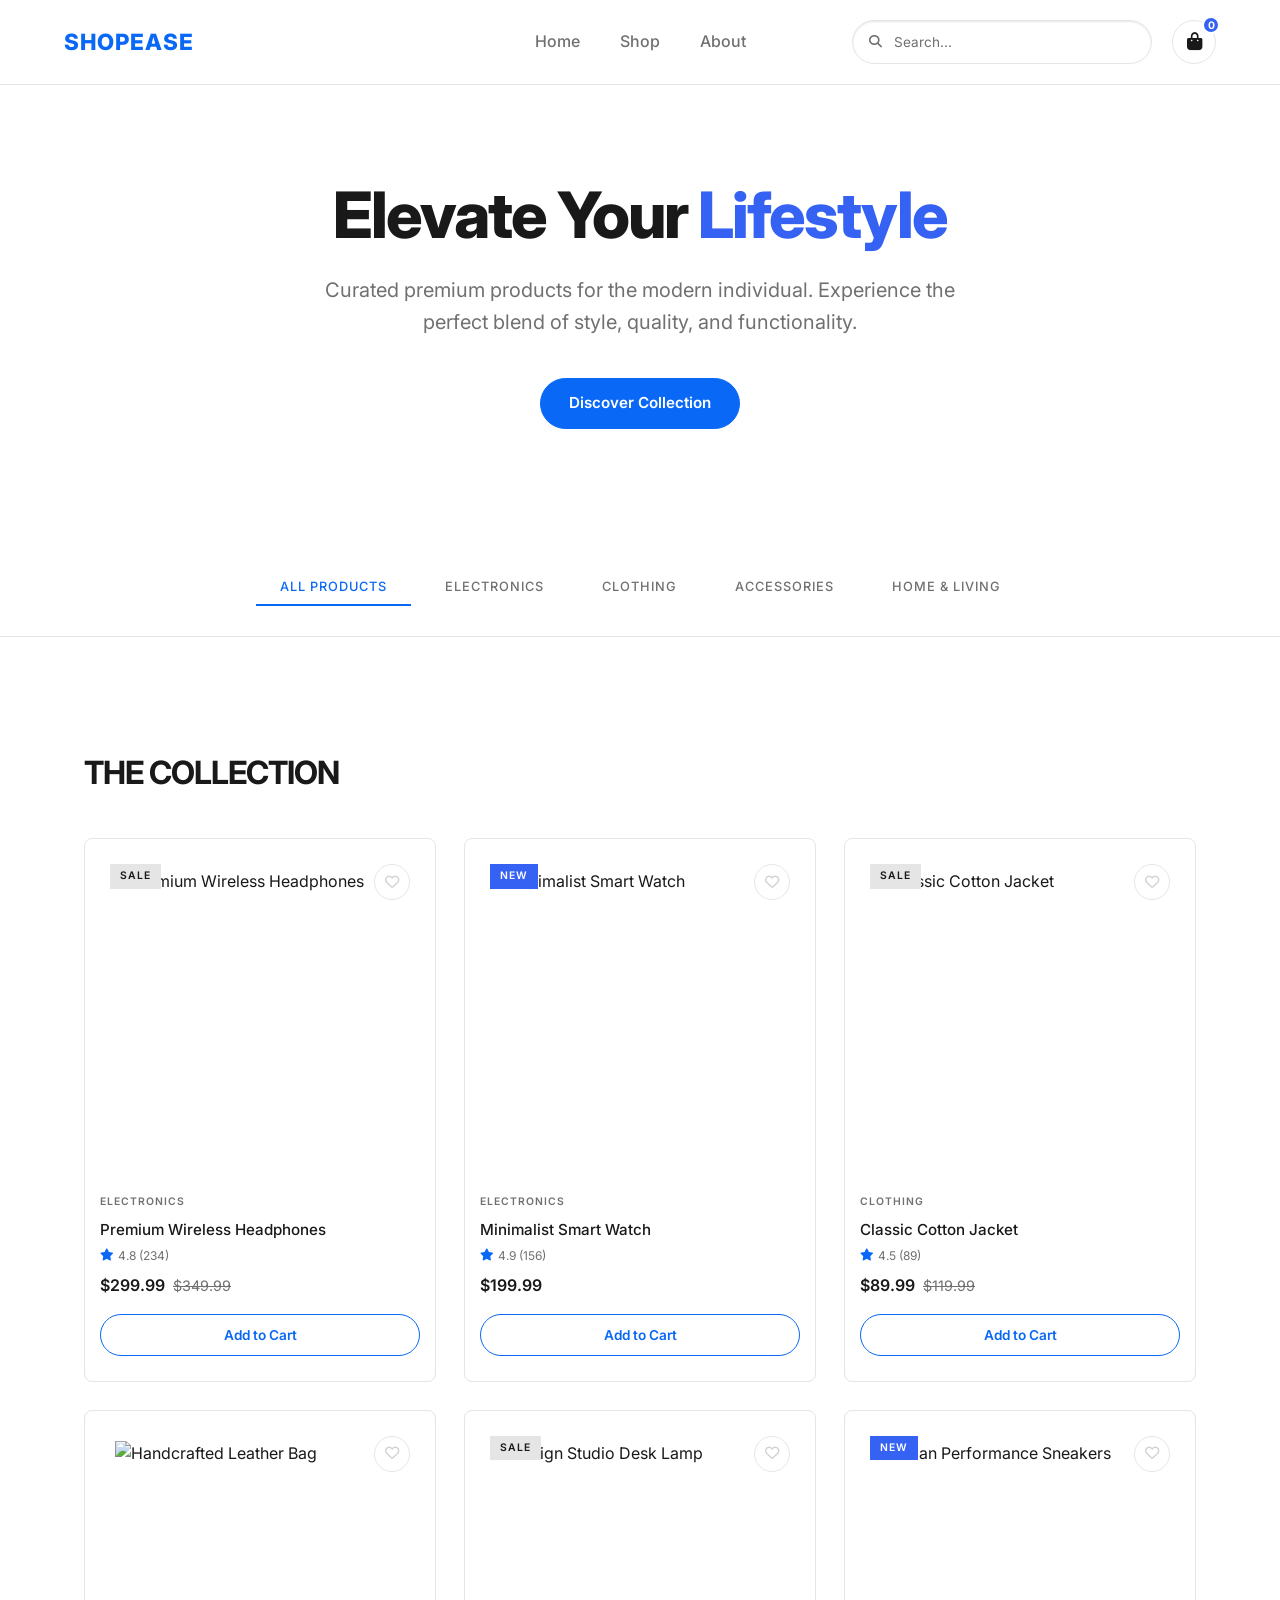
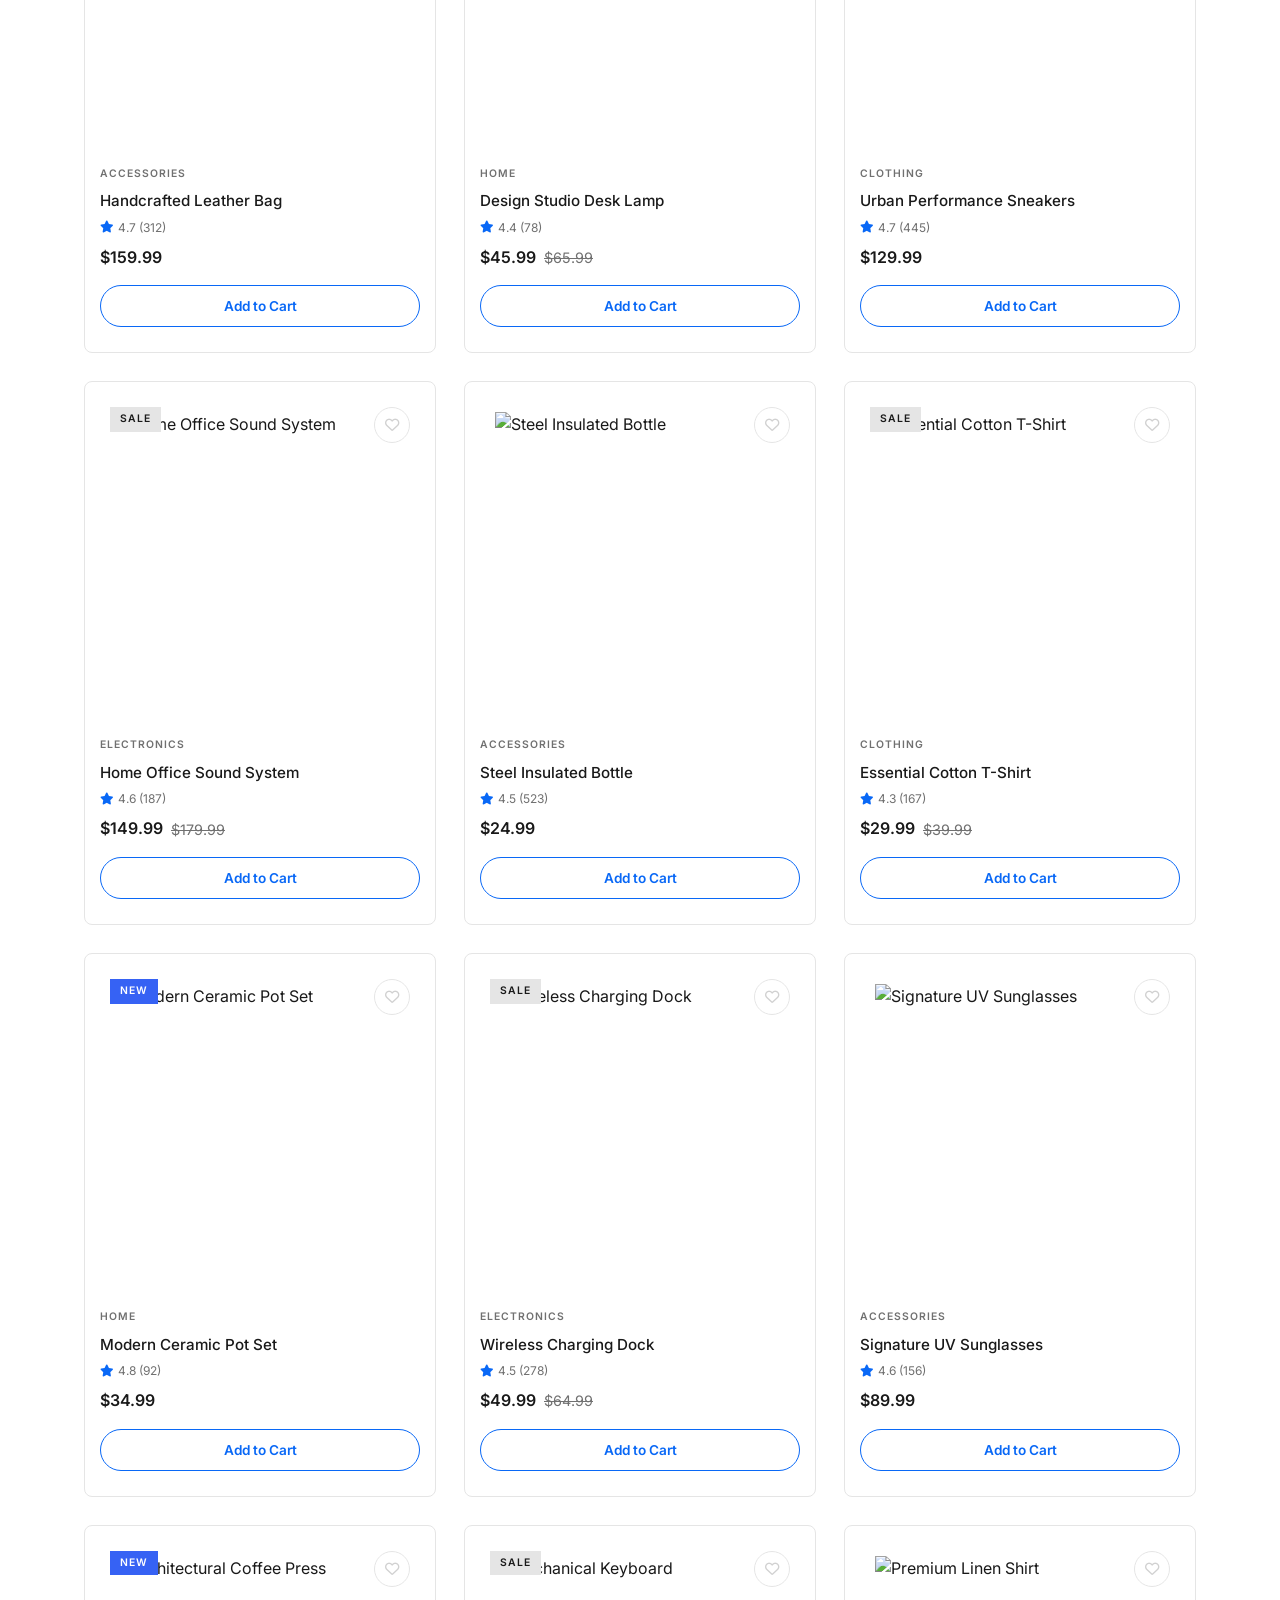
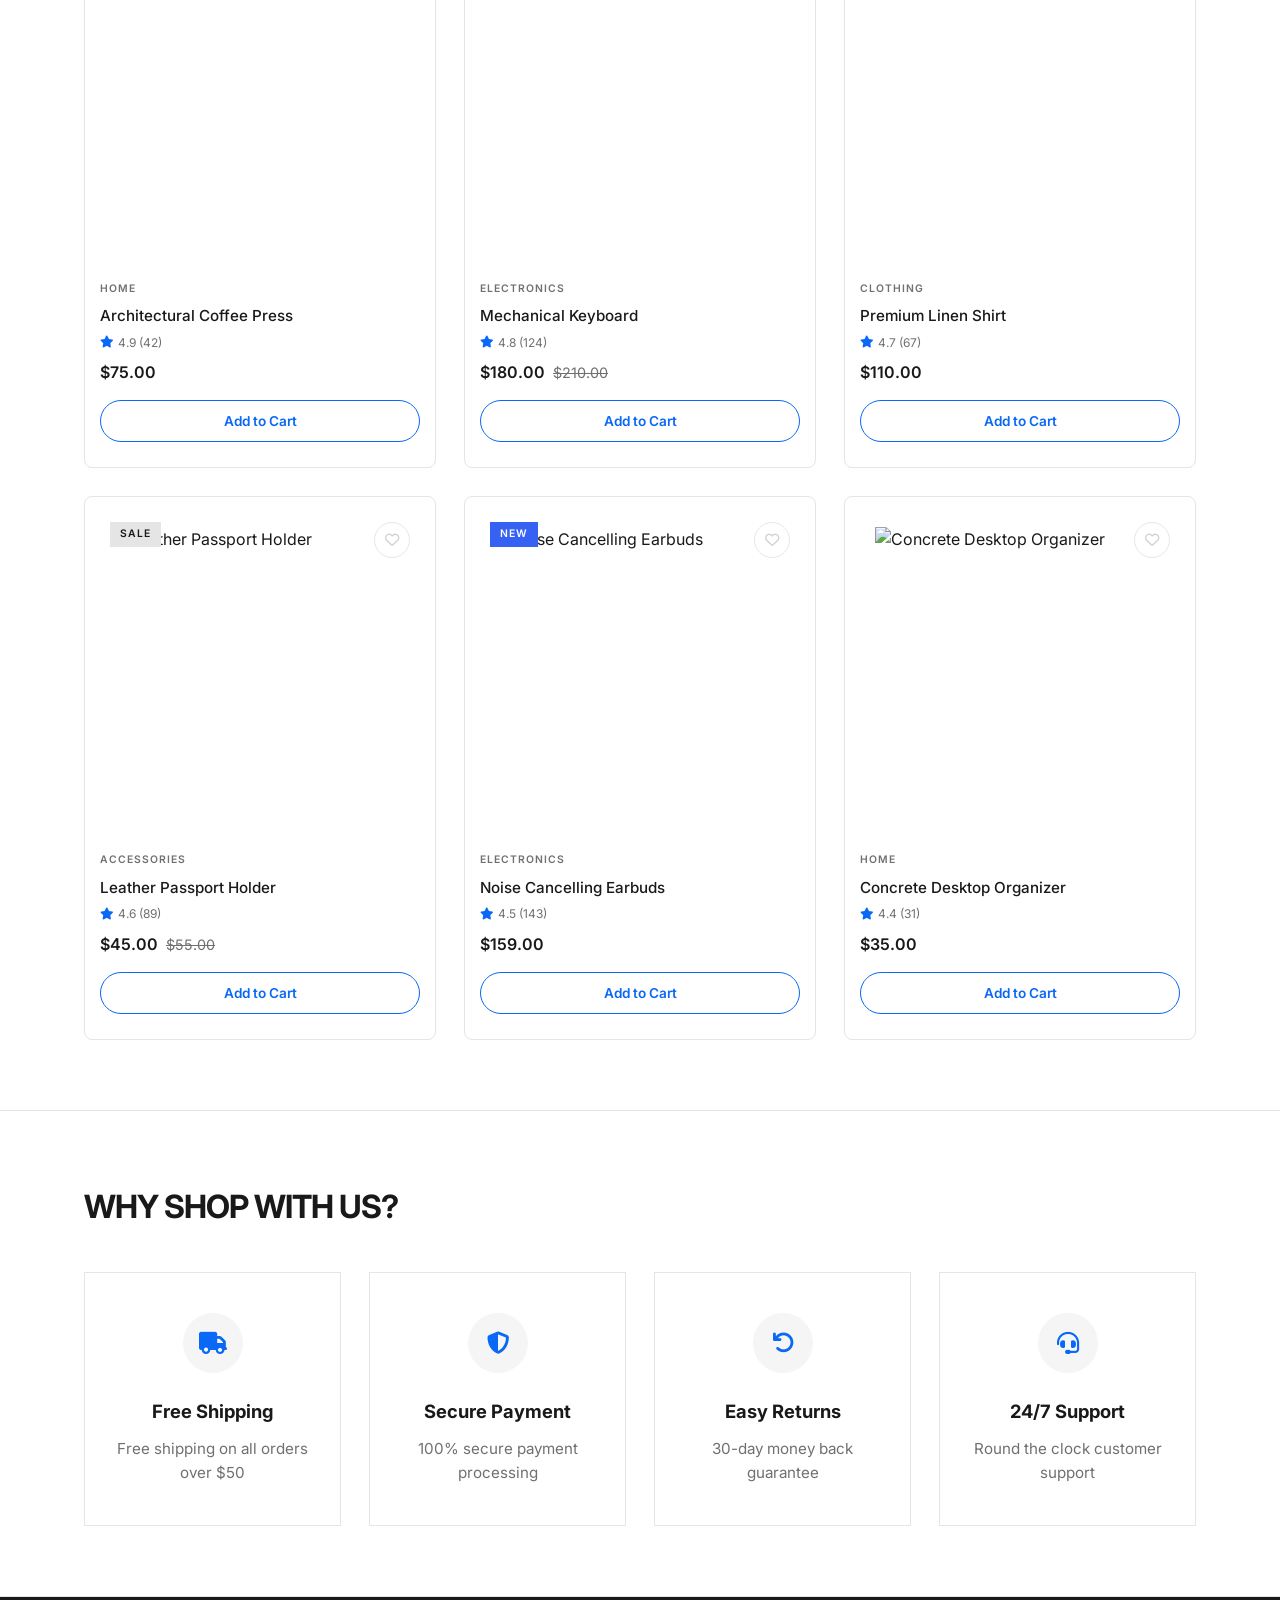
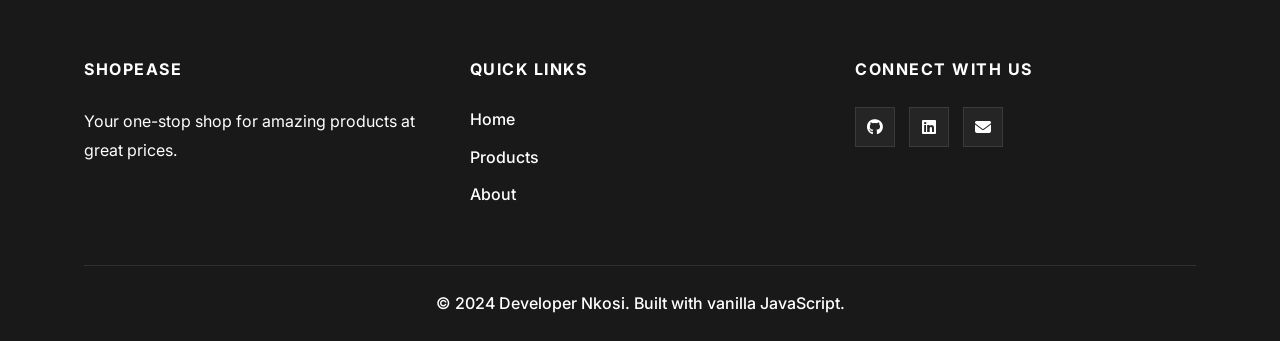
==== index.html @ 7d1e3da3 "feat: add mobile navigation, product data, and cart functionality with UI styles" ====
<!DOCTYPE html>
<html lang="en">
<head>
    <meta charset="UTF-8">
    <meta name="viewport" content="width=device-width, initial-scale=1.0">
    <title>ShopEase | Mini E-Commerce</title>
    <link rel="stylesheet" href="https://cdnjs.cloudflare.com/ajax/libs/font-awesome/6.4.0/css/all.min.css">
    <link rel="preconnect" href="https://fonts.googleapis.com">
    <link rel="preconnect" href="https://fonts.gstatic.com" crossorigin>
    <link rel="stylesheet" href="style.css">
</head>
<body>
    <!-- Navigation -->
    <nav>
        <div class="container nav-container">
            <a href="#" class="logo">ShopEase</a>
            <ul class="nav-links">
                <li><a href="#home">Home</a></li>
                <li><a href="#products">Shop</a></li>
                <li><a href="#about">About</a></li>
            </ul>
            <div class="nav-actions">
                <div class="search-box">
                    <i class="fas fa-search"></i>
                    <input type="text" id="searchInput" placeholder="Search...">
                </div>
                <button class="cart-btn" id="cartBtn">
                    <i class="fas fa-shopping-bag"></i>
                    <span class="cart-count" id="cartCount">0</span>
                </button>
            </div>
            <div class="hamburger">
                <span class="bar"></span>
                <span class="bar"></span>
                <span class="bar"></span>
            </div>
        </div>
        <div class="nav-overlay"></div>
    </nav>

    <!-- Hero Section -->
    <section class="hero" id="home">
        <div class="container">
            <div class="hero-content">
                <h1>Elevate Your <span class="highlight">Lifestyle</span></h1>
                <p>Curated premium products for the modern individual. Experience the perfect blend of style, quality, and functionality.</p>
                <a href="#products" class="btn">Discover Collection</a>
            </div>
        </div>
    </section>

    <!-- Categories -->
    <section class="categories">
        <div class="container">
            <div class="category-tabs">
                <button class="category-tab active" data-category="all">All Products</button>
                <button class="category-tab" data-category="electronics">Electronics</button>
                <button class="category-tab" data-category="clothing">Clothing</button>
                <button class="category-tab" data-category="accessories">Accessories</button>
                <button class="category-tab" data-category="home">Home & Living</button>
            </div>
        </div>
    </section>

    <!-- Products Section -->
    <section class="section" id="products">
        <div class="container">
            <h2 class="section-title">The Collection</h2>
            <div class="products-grid" id="productsGrid">
                <!-- Products will be loaded dynamically -->
            </div>
        </div>
    </section>

    <!-- About Section -->
    <section class="section about-section" id="about">
        <div class="container">
            <h2 class="section-title">Why Shop With Us?</h2>
            <div class="features-grid">
                <div class="feature-card">
                    <div class="feature-icon">
                        <i class="fas fa-truck"></i>
                    </div>
                    <h3>Free Shipping</h3>
                    <p>Free shipping on all orders over $50</p>
                </div>
                <div class="feature-card">
                    <div class="feature-icon">
                        <i class="fas fa-shield-alt"></i>
                    </div>
                    <h3>Secure Payment</h3>
                    <p>100% secure payment processing</p>
                </div>
                <div class="feature-card">
                    <div class="feature-icon">
                        <i class="fas fa-undo"></i>
                    </div>
                    <h3>Easy Returns</h3>
                    <p>30-day money back guarantee</p>
                </div>
                <div class="feature-card">
                    <div class="feature-icon">
                        <i class="fas fa-headset"></i>
                    </div>
                    <h3>24/7 Support</h3>
                    <p>Round the clock customer support</p>
                </div>
            </div>
        </div>
    </section>

    <!-- Cart Sidebar -->
    <div class="cart-sidebar" id="cartSidebar">
        <div class="cart-header">
            <h3>Shopping Cart</h3>
            <button class="close-cart" id="closeCart">
                <i class="fas fa-times"></i>
            </button>
        </div>
        <div class="cart-items" id="cartItems">
            <!-- Cart items will be loaded dynamically -->
        </div>
        <div class="cart-footer" id="cartFooter">
                <div class="cart-total">
                    <span>Subtotal</span>
                    <span id="cartTotal">$0.00</span>
                </div>
                <button class="btn btn-full" id="checkoutBtn">
                    Proceed to Checkout
                </button>
        </div>
    </div>
    <div class="cart-overlay" id="cartOverlay"></div>

    <!-- Toast Notification -->
    <div class="toast" id="toast">
        <i class="fas fa-check-circle"></i>
        <span id="toastMessage">Item added to cart</span>
    </div>

    <!-- Footer -->
    <footer>
        <div class="container">
            <div class="footer-content">
                <div class="footer-section">
                    <h4>ShopEase</h4>
                    <p>Your one-stop shop for amazing products at great prices.</p>
                </div>
                <div class="footer-section">
                    <h4>Quick Links</h4>
                    <ul>
                        <li><a href="#home">Home</a></li>
                        <li><a href="#products">Products</a></li>
                        <li><a href="#about">About</a></li>
                    </ul>
                </div>
                <div class="footer-section">
                    <h4>Connect With Us</h4>
                    <div class="social-links">
                        <a href="https://github.com/developer-nkosi" target="_blank"><i class="fab fa-github"></i></a>
                        <a href="https://www.linkedin.com/in/wongani-nkosi-36b53b297" target="_blank"><i class="fab fa-linkedin"></i></a>
                        <a href="mailto:eugenenkose@gmail.com"><i class="fas fa-envelope"></i></a>
                    </div>
                </div>
            </div>
            <div class="footer-bottom">
                <p>&copy; 2024 Developer Nkosi. Built with vanilla JavaScript.</p>
            </div>
        </div>
    </footer>

    <script src="script.js"></script>
</body>
</html>
---- style.css ----
@import url('https://fonts.googleapis.com/css2?family=Inter:wght@300;400;500;600;700;800&display=swap');

* {
    margin: 0;
    padding: 0;
    box-sizing: border-box;
    font-family: 'Inter', -apple-system, BlinkMacSystemFont, sans-serif;
}

:root {
    --primary: #0968f6;
    --primary-dark: #0046c6;
    --primary-light: #e2ddfd;
    --accent: #3662f4; 
    --secondary: #707070;
    --success: #288034;
    --danger: #d03706;
    --warning: #ffbd14;
    --dark: #191919;
    --light: #f7f7f7;
    --gray-100: #f5f5f5;
    --gray-200: #e5e5e5;
    --gray-300: #d1d1d1;
    --gray-400: #a1a1a1;
    --gray-600: #525252;
    --bg-body: #ffffff;
    --bg-card: #ffffff;
    --text-primary: #191919;
    --text-secondary: #707070;
    --border-color: #e5e5e5;
    --shadow-sm: 0 1px 2px rgba(0, 0, 0, 0.05);
    --shadow-md: 0 4px 6px -1px rgba(0, 0, 0, 0.1), 0 2px 4px -1px rgba(0, 0, 0, 0.06);
    --shadow-lg: 0 20px 25px -5px rgba(0, 0, 0, 0.1), 0 10px 10px -5px rgba(0, 0, 0, 0.04);
}

@media (prefers-color-scheme: dark) {
    :root {
        --primary: #f8fafc;
        --primary-dark: #ffffff;
        --primary-light: #cbd5e1;
        --accent: #d4af37;
        --dark: #f8fafc;
        --light: #0f172a;
        --bg-body: #0a0a0a;
        --bg-card: #141414;
        --text-primary: #f8fafc;
        --text-secondary: #94a3b8;
        --border-color: #262626;
        --gray-100: #1a1a1a;
    }
}

html {
    scroll-behavior: smooth;
}

body {
    background-color: var(--bg-body);
    color: var(--text-primary);
    line-height: 1.6;
    transition: background-color 0.3s, color 0.3s;
}

.container {
    width: 90%;
    max-width: 1200px;
    margin: 0 auto;
    padding: 0 20px;
}

/* Navigation */
nav {
    background: var(--bg-card);
    backdrop-filter: blur(20px);
    position: fixed;
    width: 100%;
    top: 0;
    z-index: 1000;
    border-bottom: 1px solid var(--border-color);
}

.nav-container {
    display: grid;
    grid-template-columns: 1fr auto 1fr;
    align-items: center;
    padding: 20px 0;
}

.logo {
    justify-self: start;
    font-size: 1.4rem;
    font-weight: 800;
    color: var(--primary);
    text-decoration: none;
    letter-spacing: 1px;
    text-transform: uppercase;
}

.nav-links {
    justify-self: center;
    display: flex;
    list-style: none;
    gap: 4px;
}

.nav-links a {
    text-decoration: none;
    color: var(--text-secondary);
    font-weight: 500;
    padding: 10px 18px;
    border-radius: 12px;
    transition: all 0.3s ease;
}

.nav-links a:hover {
    color: var(--primary);
}

.nav-actions {
    justify-self: end;
    display: flex;
    align-items: center;
    gap: 20px;
}

.search-box {
    display: flex;
    align-items: center;
    background: #ffffff;
    border: 1px solid var(--border-color);
    border-radius: 44px;
    padding: 0 16px;
    height: 44px;
    gap: 12px;
    transition: all 0.3s;
    width: 300px;
    box-shadow: inset 0 1px 2px rgba(0,0,0,0.1);
}

.search-box:focus-within {
    border-color: var(--primary);
    box-shadow: 0 0 0 2px rgba(9, 104, 246, 0.2);
}

.search-box i {
    color: var(--text-secondary);
    font-size: 0.8rem;
}

.search-box input {
    border: none;
    background: transparent;
    outline: none;
    color: var(--text-primary);
    width: 140px;
    font-size: 0.85rem;
}

.search-box input::placeholder {
    color: var(--text-secondary);
}

.cart-btn {
    position: relative;
    background: transparent;
    color: var(--text-primary);
    border: 1px solid var(--border-color);
    width: 44px;
    height: 44px;
    border-radius: 50%;
    cursor: pointer;
    font-size: 1.1rem;
    transition: all 0.3s;
    display: flex;
    align-items: center;
    justify-content: center;
}

.cart-btn:hover {
    background: var(--gray-100);
    border-color: var(--primary);
    color: var(--primary);
}

.cart-count {
    position: absolute;
    top: -5px;
    right: -5px;
    background: var(--accent);
    color: white;
    font-size: 0.65rem;
    font-weight: 700;
    width: 18px;
    height: 18px;
    border-radius: 50%;
    display: flex;
    align-items: center;
    justify-content: center;
    border: 2px solid var(--bg-card);
}

.hamburger {
    display: none;
    width: 48px;
    height: 48px;
    background: transparent;
    border-radius: 12px;
    cursor: pointer;
    position: relative;
    z-index: 1001;
    align-items: center;
    justify-content: center;
    transition: background 0.3s;
}

.hamburger:hover {
    background: rgba(99, 102, 241, 0.1);
}

.hamburger .bar {
    display: block;
    width: 20px;
    height: 2px;
    background: var(--text-primary);
    border-radius: 2px;
    position: absolute;
    left: 50%;
    transform: translateX(-50%);
    transition: all 0.3s ease;
}

.hamburger .bar:nth-child(1) { top: 15px; }
.hamburger .bar:nth-child(2) { top: 23px; }
.hamburger .bar:nth-child(3) { top: 31px; }

.hamburger.active .bar:nth-child(1) {
    top: 23px;
    transform: translateX(-50%) rotate(45deg);
    background: var(--primary);
}

.hamburger.active .bar:nth-child(2) { opacity: 0; }

.hamburger.active .bar:nth-child(3) {
    top: 23px;
    background: var(--primary);
    transform: translateX(-50%) rotate(-45deg);
}

.nav-overlay {
    position: fixed;
    top: 0;
    left: 0;
    width: 100%;
    height: 100%;
    background: rgba(0, 0, 0, 0.4);
    backdrop-filter: blur(4px);
    opacity: 0;
    visibility: hidden;
    transition: all 0.3s ease;
    z-index: 998;
}

.nav-overlay.active {
    opacity: 1;
    visibility: visible;
}

/* Hero Section */
.hero {
    padding: 180px 0 120px;
    background: #ffffff;
    color: var(--text-primary);
    text-align: center;
    position: relative;
}

.hero::before {
    display: none;
}

.hero-content {
    position: relative;
    z-index: 1;
}

.hero-content h1 {
    font-size: 4rem;
    margin-bottom: 24px;
    font-weight: 800;
    letter-spacing: -2px;
    line-height: 1.1;
}

.highlight {
    color: var(--accent);
}

.hero-content p {
    font-size: 1.25rem;
    margin-bottom: 40px;
    color: var(--text-secondary);
    max-width: 650px;
    margin-left: auto;
    margin-right: auto;
}

.btn {
    display: inline-flex;
    align-items: center;
    justify-content: center;
    gap: 10px;
    background: var(--primary);
    color: #ffffff;
    padding: 12px 28px;
    border-radius: 44px;
    text-decoration: none;
    font-weight: 600;
    border: 1px solid var(--primary);
    cursor: pointer;
    transition: all 0.3s ease;
    font-size: 0.95rem;
    text-transform: none;
    letter-spacing: 0;
}

.btn:hover {
    background: var(--primary-dark);
    transform: translateY(-2px);
}

/* Categories */
.categories {
    padding: 20px 0;
    background: var(--bg-card);
    border-bottom: 1px solid var(--border-color);
    position: sticky;
    top: 80px;
    z-index: 100;
    margin-bottom: 40px;
}

.category-tabs {
    display: flex;
    gap: 10px;
    overflow-x: auto;
    padding-bottom: 10px;
    justify-content: center;
    flex-wrap: wrap;
    scrollbar-width: none;
}

.category-tabs::-webkit-scrollbar {
    display: none;
}

.category-tab {
    padding: 10px 24px;
    border: none;
    border-radius: 0;
    background: transparent;
    color: var(--text-secondary);
    cursor: pointer;
    font-weight: 500;
    white-space: nowrap;
    transition: all 0.3s;
    font-size: 0.8rem;
    text-transform: uppercase;
    letter-spacing: 1px;
    border-bottom: 2px solid transparent;
}

.category-tab:hover {
    color: var(--primary);
}

.category-tab.active {
    background: transparent;
    border-color: var(--primary);
    color: var(--primary);
}

/* Sections */
.section {
    padding: 70px 0;
}

.section-title {
    text-align: left;
    font-size: 2rem;
    margin-bottom: 40px;
    color: var(--text-primary);
    font-weight: 700;
    letter-spacing: -1px;
    text-transform: uppercase;
}

/* Products Grid */
.products-grid {
    display: grid;
    grid-template-columns: repeat(auto-fill, minmax(280px, 1fr));
    gap: 28px;
}

.product-card {
    background: var(--bg-card);
    border-radius: 8px;
    overflow: hidden;
    transition: all 0.4s ease;
    border: 1px solid var(--border-color);
    padding: 10px;
    display: flex;
    flex-direction: column;
}

.product-card:hover {
    box-shadow: 0 4px 12px rgba(0,0,0,0.1);
}

.product-image {
    aspect-ratio: 1 / 1;
    height: auto;
    background: #ffffff;
    display: flex;
    align-items: center;
    justify-content: center;
    position: relative;
    overflow: hidden;
    padding: 20px;
}

.product-image i {
    font-size: 3rem;
    color: var(--gray-300);
    transition: transform 0.5s ease;
}

.product-image img {
    width: 100%;
    height: 100%;
    object-fit: cover;
    transition: transform 0.5s ease;
}

.product-card:hover .product-image img {
    transform: scale(1.05);
}

.product-badge {
    position: absolute;
    top: 15px;
    left: 15px;
    padding: 4px 10px;
    border-radius: 0;
    font-size: 0.65rem;
    font-weight: 600;
    text-transform: uppercase;
    letter-spacing: 1px;
    z-index: 1;
}

.product-badge.sale {
    background: var(--gray-200);
    color: var(--text-primary);
}

.product-badge.new {
    background: var(--accent);
    color: white;
}

.product-wishlist {
    position: absolute;
    top: 15px;
    right: 15px;
    width: 36px;
    height: 36px;
    border-radius: 50%;
    background: rgba(255, 255, 255, 0.9);
    border: 1px solid var(--border-color);
    cursor: pointer;
    display: flex;
    align-items: center;
    justify-content: center;
    color: var(--primary);
    transition: all 0.3s cubic-bezier(0.175, 0.885, 0.32, 1.275);
    z-index: 1;
    backdrop-filter: blur(4px);
}

.product-wishlist:hover {
    background: white;
    color: var(--danger);
    transform: scale(1.1);
    border-color: var(--danger);
    box-shadow: 0 4px 12px rgba(239, 68, 68, 0.2);
}

.product-wishlist.active {
    background: var(--danger);
    color: white;
    border-color: var(--danger);
    transform: scale(1.1);
}

.product-wishlist i {
    font-size: 0.9rem;
    transition: transform 0.3s ease;
}

.product-wishlist.active i {
    transform: scale(1.2);
}

.product-info {
    padding: 15px 5px;
    flex: 1;
    display: flex;
    flex-direction: column;
}

.product-category {
    font-size: 0.65rem;
    color: var(--text-secondary);
    text-transform: uppercase;
    font-weight: 600;
    letter-spacing: 1px;
    margin-bottom: 8px;
}

.product-name {
    font-size: 0.95rem;
    font-weight: 500;
    color: var(--text-primary);
    margin-bottom: 6px;
    line-height: 1.4;
}

.product-rating {
    display: flex;
    align-items: center;
    gap: 4px;
    margin-bottom: 8px;
}

.product-rating i {
    color: var(--primary);
    font-size: 0.75rem;
}

.product-rating span {
    color: var(--text-secondary);
    font-size: 0.75rem;
    font-weight: 400;
}

.product-price {
    display: flex;
    align-items: center;
    gap: 8px;
    margin-bottom: 0;
}

.current-price {
    font-size: 1rem;
    font-weight: 600;
    color: var(--text-primary);
}

.original-price {
    font-size: 0.9rem;
    color: var(--text-secondary);
    text-decoration: line-through;
    font-weight: 400;
}

.add-to-cart-btn {
    position: relative;
    width: 100%;
    padding: 12px;
    background: transparent;
    color: var(--primary);
    border: 1px solid var(--primary);
    border-radius: 44px;
    font-weight: 600;
    cursor: pointer;
    transition: all 0.3s ease;
    display: flex;
    align-items: center;
    justify-content: center;
    gap: 8px;
    font-size: 0.85rem;
    text-transform: none;
    letter-spacing: 0;
    margin-top: 15px;
    opacity: 1;
    transform: none;
}

.product-card:hover .add-to-cart-btn {
    background: var(--primary);
    color: #ffffff;
}

.add-to-cart-btn:hover {
    background: var(--primary-dark) !important;
    border-color: var(--primary-dark);
}

/* Features Section */
.about-section {
    background: var(--bg-card);
    border-top: 1px solid var(--border-color);
    border-bottom: 1px solid var(--border-color);
}

.features-grid {
    display: grid;
    grid-template-columns: repeat(auto-fit, minmax(240px, 1fr));
    gap: 28px;
}

.feature-card {
    text-align: center;
    padding: 40px 30px;
    background: var(--bg-card);
    border-radius: 0;
    transition: all 0.3s;
    border: 1px solid var(--border-color);
}

.feature-card:hover {
    transform: translateY(-5px);
    box-shadow: var(--shadow-md);
}

.feature-icon {
    width: 60px;
    height: 60px;
    background: var(--gray-100);
    border-radius: 50%;
    display: flex;
    align-items: center;
    justify-content: center;
    margin: 0 auto 24px;
    font-size: 1.4rem;
    color: var(--primary);
    box-shadow: none;
}

.feature-card h3 {
    font-size: 1.15rem;
    margin-bottom: 10px;
    color: var(--text-primary);
    font-weight: 700;
}

.feature-card p {
    color: var(--text-secondary);
    font-size: 0.95rem;
    line-height: 1.6;
}

/* Cart Sidebar */
.cart-sidebar {
    position: fixed;
    top: 0;
    right: -450px;
    width: 450px;
    max-width: 100%;
    height: 100vh;
    background: var(--bg-card);
    z-index: 2000;
    transition: right 0.4s cubic-bezier(0.16, 1, 0.3, 1);
    display: flex;
    flex-direction: column;
    border-left: 1px solid var(--border-color);
}

.cart-sidebar.active {
    right: 0;
}

.cart-header {
    display: flex;
    justify-content: space-between;
    align-items: center;
    padding: 30px;
    border-bottom: 1px solid var(--border-color);
}

.cart-header h3 {
    font-size: 1.2rem;
    color: var(--text-primary);
    font-weight: 700;
    text-transform: uppercase;
    letter-spacing: 1px;
}

.close-cart {
    background: transparent;
    border: none;
    width: 40px;
    height: 40px;
    font-size: 1.2rem;
    color: var(--text-primary);
    cursor: pointer;
    transition: all 0.3s;
    display: flex;
    align-items: center;
    justify-content: center;
}

.close-cart:hover {
    color: var(--accent);
    background: transparent;
}

.cart-items {
    flex: 1;
    overflow-y: auto;
    padding: 20px;
}

.cart-item {
    display: flex;
    gap: 16px;
    padding: 18px 0;
    border-bottom: 1px solid var(--border-color);
    animation: slideIn 0.3s ease;
}

@keyframes slideIn {
    from { opacity: 0; transform: translateX(20px); }
    to { opacity: 1; transform: translateX(0); }
}

.cart-item-image {
    width: 100px;
    height: 120px;
    background: var(--gray-100);
    border-radius: 0;
    display: flex;
    align-items: center;
    justify-content: center;
    overflow: hidden;
    flex-shrink: 0;
}

.cart-item-image i {
    font-size: 2rem;
    color: var(--gray-300);
}

.cart-item-image img {
    width: 100%;
    height: 100%;
    object-fit: cover;
}

.cart-item-details {
    flex: 1;
}

.cart-item-name {
    font-weight: 600;
    color: var(--text-primary);
    margin-bottom: 6px;
    font-size: 0.95rem;
}

.cart-item-price {
    color: var(--primary);
    font-weight: 700;
    margin-bottom: 12px;
    font-size: 1.05rem;
}

.cart-item-controls {
    display: flex;
    align-items: center;
    gap: 12px;
}

.quantity-btn {
    width: 28px;
    height: 28px;
    border: 1px solid var(--border-color);
    border-radius: 0;
    background: transparent;
    color: var(--text-primary);
    cursor: pointer;
    display: flex;
    align-items: center;
    justify-content: center;
    transition: all 0.3s;
}

.quantity-btn:hover {
    border-color: var(--primary);
    background: var(--primary);
    color: var(--bg-body);
}

.quantity {
    font-weight: 700;
    min-width: 24px;
    text-align: center;
    font-size: 1rem;
}

.remove-item {
    background: transparent;
    border: none;
    color: var(--danger);
    cursor: pointer;
    font-size: 1rem;
    transition: transform 0.3s;
    padding: 4px;
}

.remove-item:hover {
    transform: scale(1.2);
}

.cart-empty {
    text-align: center;
    padding: 60px 20px;
    color: var(--text-secondary);
}

.cart-empty i {
    font-size: 4rem;
    margin-bottom: 20px;
    opacity: 0.2;
}

.cart-footer {
    padding: 30px;
    border-top: 1px solid var(--border-color);
    background: var(--bg-card);
}

.cart-total {
    display: flex;
    justify-content: space-between;
    font-size: 1.2rem;
    font-weight: 700;
    margin-bottom: 24px;
    color: var(--text-primary);
    text-transform: uppercase;
    letter-spacing: 1px;
}

.btn-full {
    width: 100%;
    justify-content: center;
    padding: 20px;
    border-radius: 0;
    font-size: 0.9rem;
}

.cart-overlay {
    position: fixed;
    top: 0;
    left: 0;
    width: 100%;
    height: 100%;
    background: rgba(0, 0, 0, 0.5);
    backdrop-filter: blur(4px);
    opacity: 0;
    visibility: hidden;
    transition: all 0.3s ease;
    z-index: 1999;
}

.cart-overlay.active {
    opacity: 1;
    visibility: visible;
}

/* Toast Notification */
.toast {
    position: fixed;
    bottom: 30px;
    right: 30px;
    left: auto;
    transform: translateY(100px);
    background: var(--primary);
    color: var(--bg-body);
    padding: 16px 24px;
    border-radius: 0;
    display: flex;
    align-items: center;
    gap: 12px;
    font-weight: 500;
    box-shadow: var(--shadow-lg);
    z-index: 3000;
    opacity: 0;
    transition: all 0.4s cubic-bezier(0.16, 1, 0.3, 1);
}

.toast.active {
    transform: translateY(0);
    opacity: 1;
}

/* Footer */
footer {
    background: var(--dark);
    color: white;
    padding: 60px 0 25px;
}

.footer-content {
    display: grid;
    grid-template-columns: repeat(auto-fit, minmax(200px, 1fr));
    gap: 45px;
    margin-bottom: 45px;
}

.footer-section h4 {
    font-size: 1rem;
    margin-bottom: 24px;
    font-weight: 700;
    text-transform: uppercase;
    letter-spacing: 1.5px;
    color: white;
}

.footer-section p {
    color: var(--gray);
    line-height: 1.8;
}

.footer-section ul {
    list-style: none;
}

.footer-section ul li {
    margin-bottom: 12px;
}

.footer-section ul a {
    color: var(--gray);
    text-decoration: none;
    transition: color 0.3s;
    font-weight: 500;
}

.footer-section ul a:hover {
    color: white;
}

.social-links {
    display: flex;
    gap: 14px;
}

.social-links a {
    width: 40px;
    height: 40px;
    border-radius: 0;
    background: rgba(255, 255, 255, 0.05);
    color: white;
    display: flex;
    align-items: center;
    justify-content: center;
    text-decoration: none;
    transition: all 0.3s;
    border: 1px solid rgba(255, 255, 255, 0.1);
}

.social-links a:hover {
    /*background: var(--accent);*/
    border-color: var(--accent);
    transform: translateY(-3px);
    box-shadow: none;
}

.footer-bottom {
    text-align: center;
    padding-top: 25px;
    border-top: 1px solid rgba(255, 255, 255, 0.1);
    color: var(--gray);
    font-weight: 500;
}

/* Responsive */
@media (max-width: 992px) {
    .search-box {
        display: none;
    }
}

@media (max-width: 768px) {
    .nav-container {
        display: flex;
        justify-content: space-between;
        padding: 16px 0;
    }

    .nav-links {
        position: fixed;
        top: 0;
        right: -100%;
        width: 100%;
        height: 100vh;
        background: var(--bg-card);
        flex-direction: column;
        padding: 100px 30px 30px;
        transition: right 0.5s cubic-bezier(0.16, 1, 0.3, 1);
        z-index: 999;
        gap: 0;
        text-align: center;
        justify-self: auto;
    }

    .nav-links.active { right: 0; }

    .nav-links li {
        margin-bottom: 20px;
        opacity: 0;
        transform: translateY(20px);
        transition: all 0.3s ease;
    }

    .nav-links.active li {
        opacity: 1;
        transform: translateY(0);
    }

    .nav-links.active li:nth-child(1) { transition-delay: 0.1s; }
    .nav-links.active li:nth-child(2) { transition-delay: 0.2s; }
    .nav-links.active li:nth-child(3) { transition-delay: 0.3s; }

    .nav-links a {
        display: inline-block;
        padding: 10px 20px;
        font-size: 1.5rem;
        font-weight: 700;
        text-transform: uppercase;
        letter-spacing: 2px;
    }

    .hamburger { display: flex; }
    .nav-actions { gap: 12px; }

    .hero-content h1 { font-size: 2.8rem; }
    .hero-content p { font-size: 1.1rem; }

    .category-tabs { justify-content: flex-start; }

    .products-grid {
        grid-template-columns: repeat(auto-fill, minmax(240px, 1fr));
    }
}

@media (max-width: 480px) {
    .hero-content h1 {
        font-size: 2.2rem;
    }

    .section-title {
        font-size: 1.8rem;
    }

    .products-grid {
        grid-template-columns: 1fr;
    }

    .cart-sidebar {
        width: 100%;
    }
}
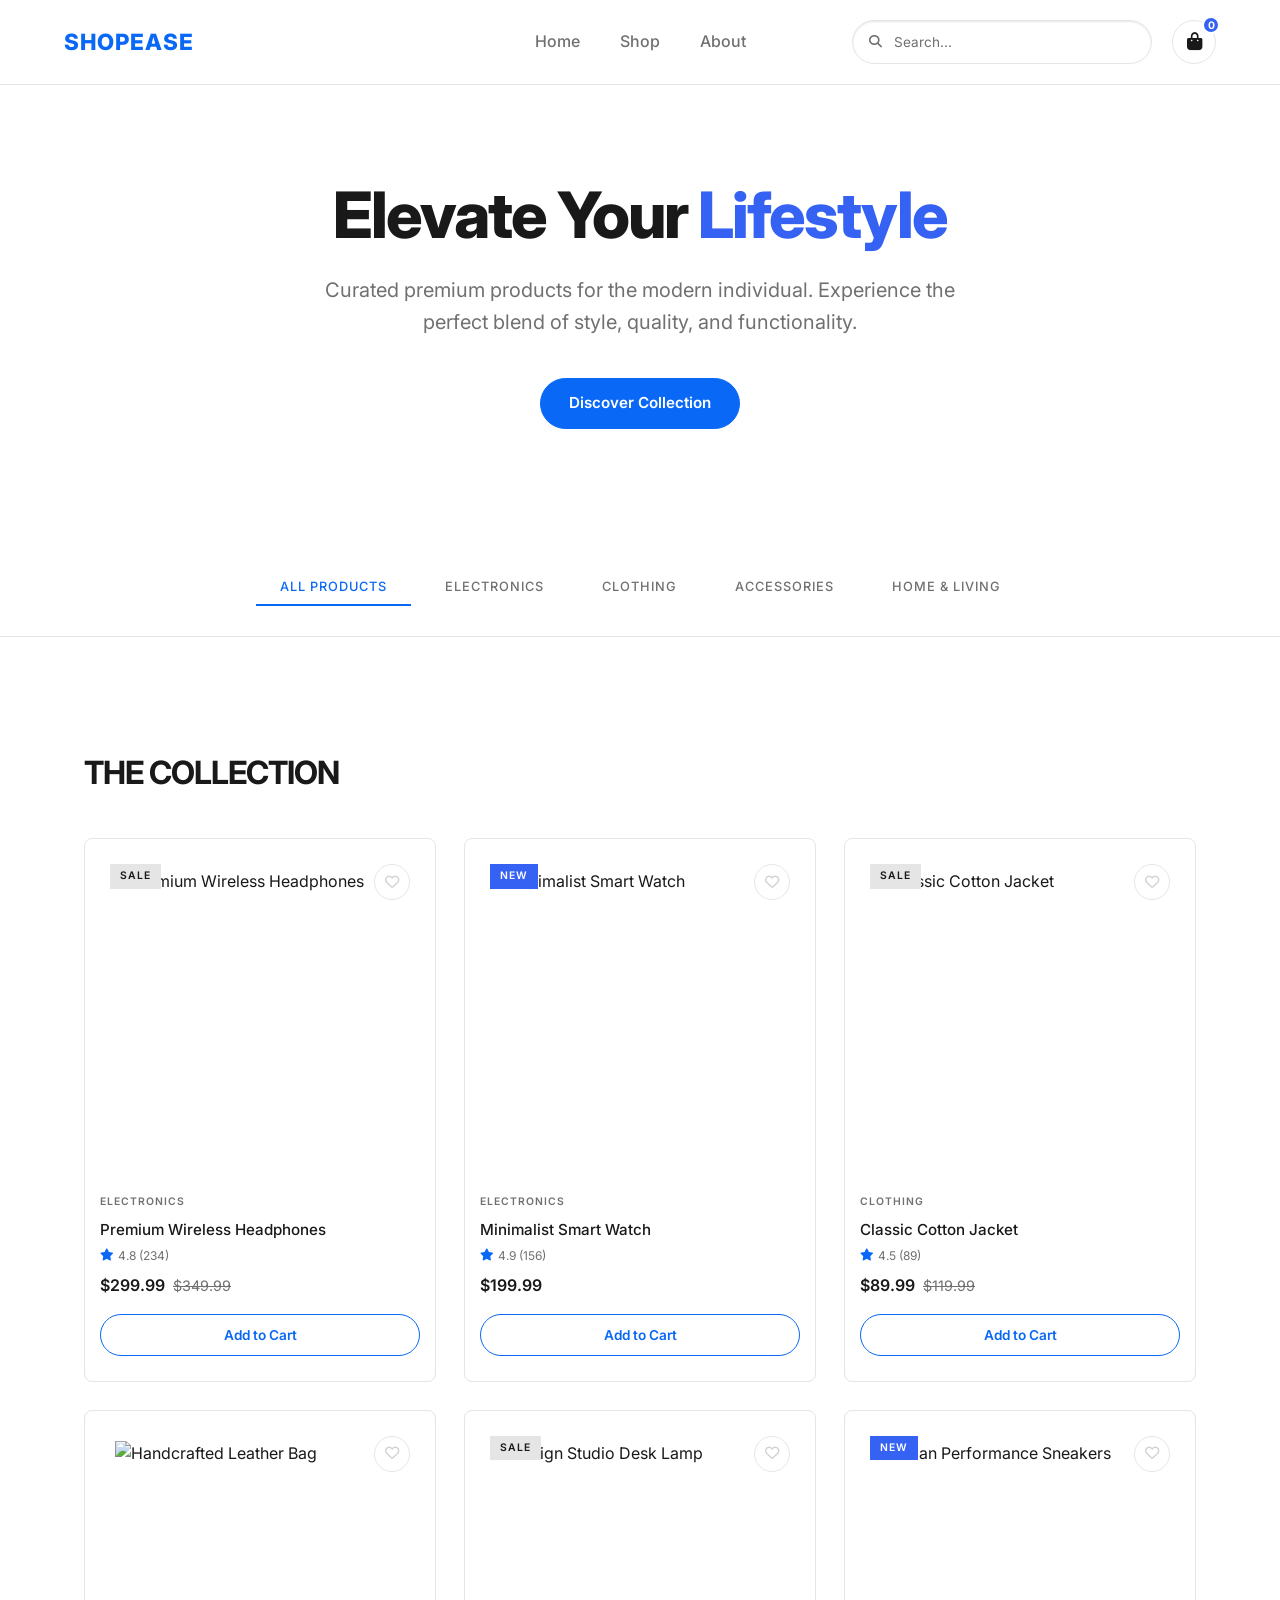
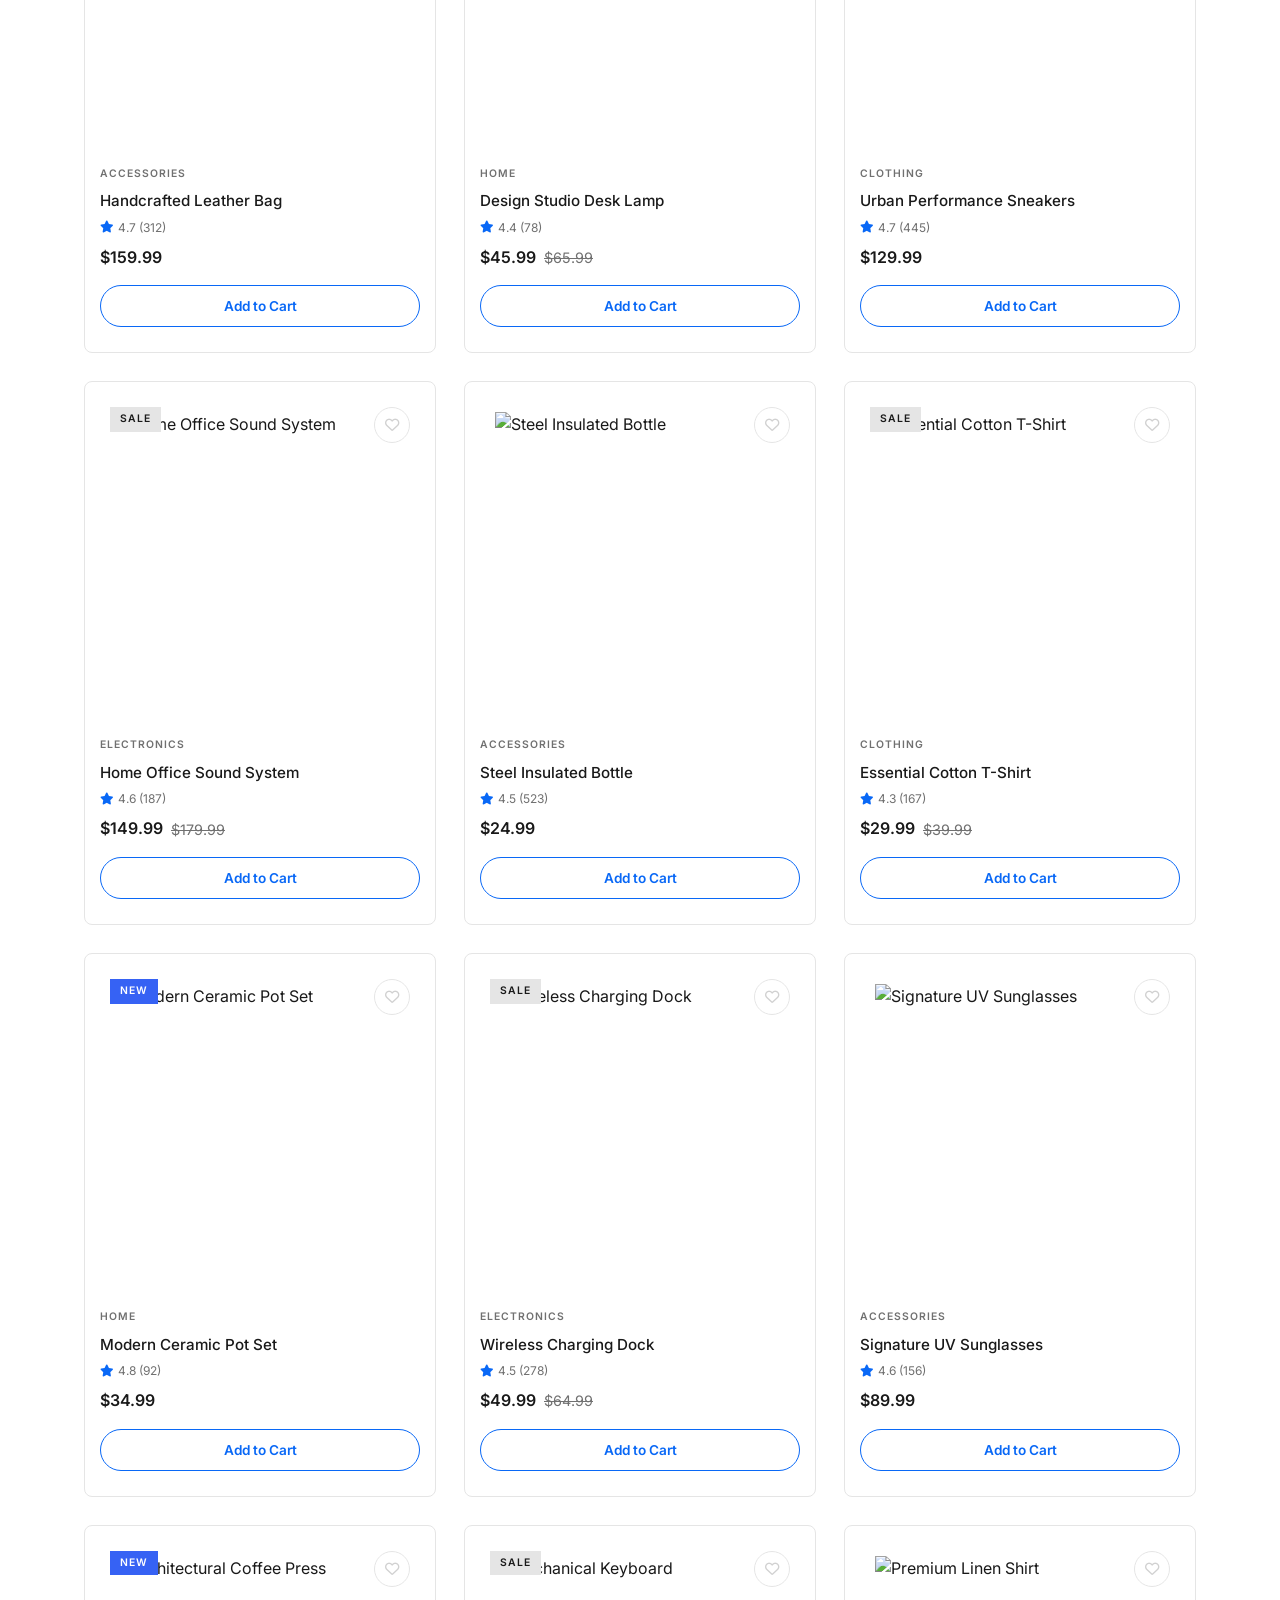
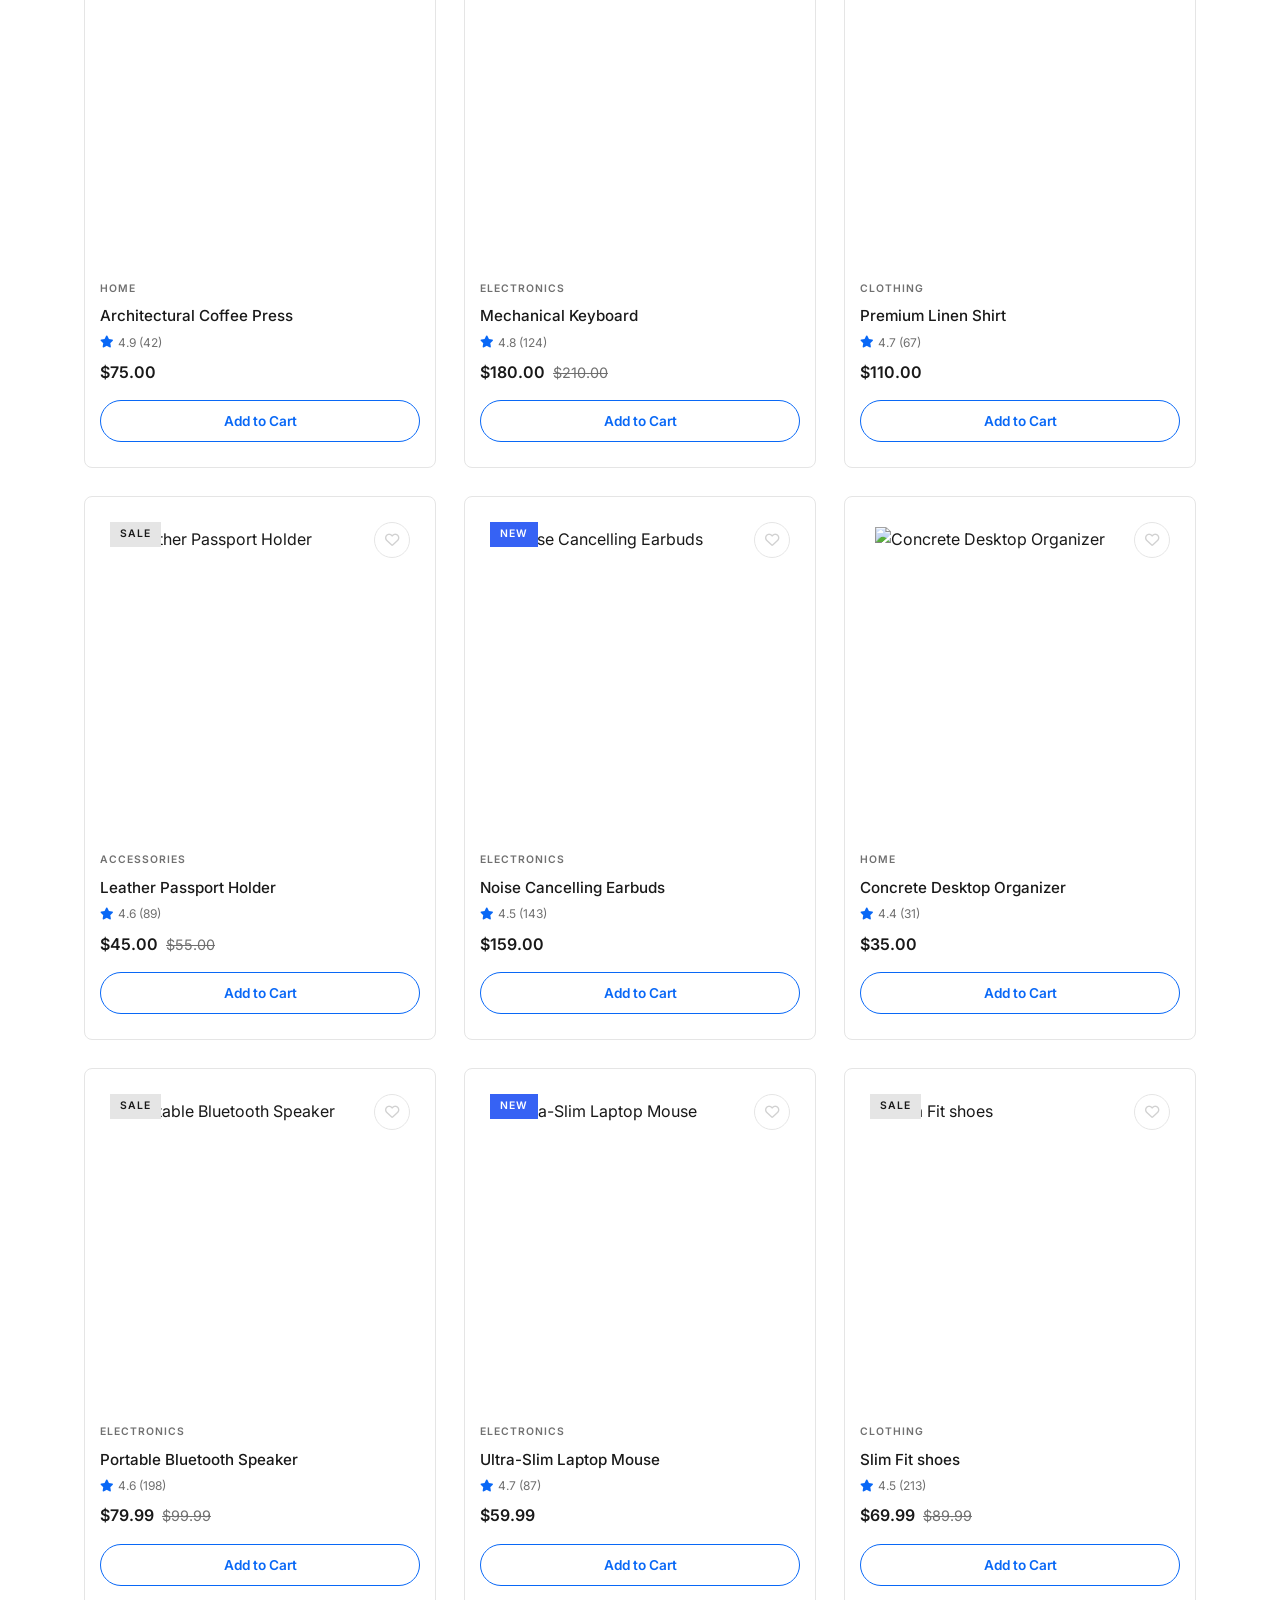
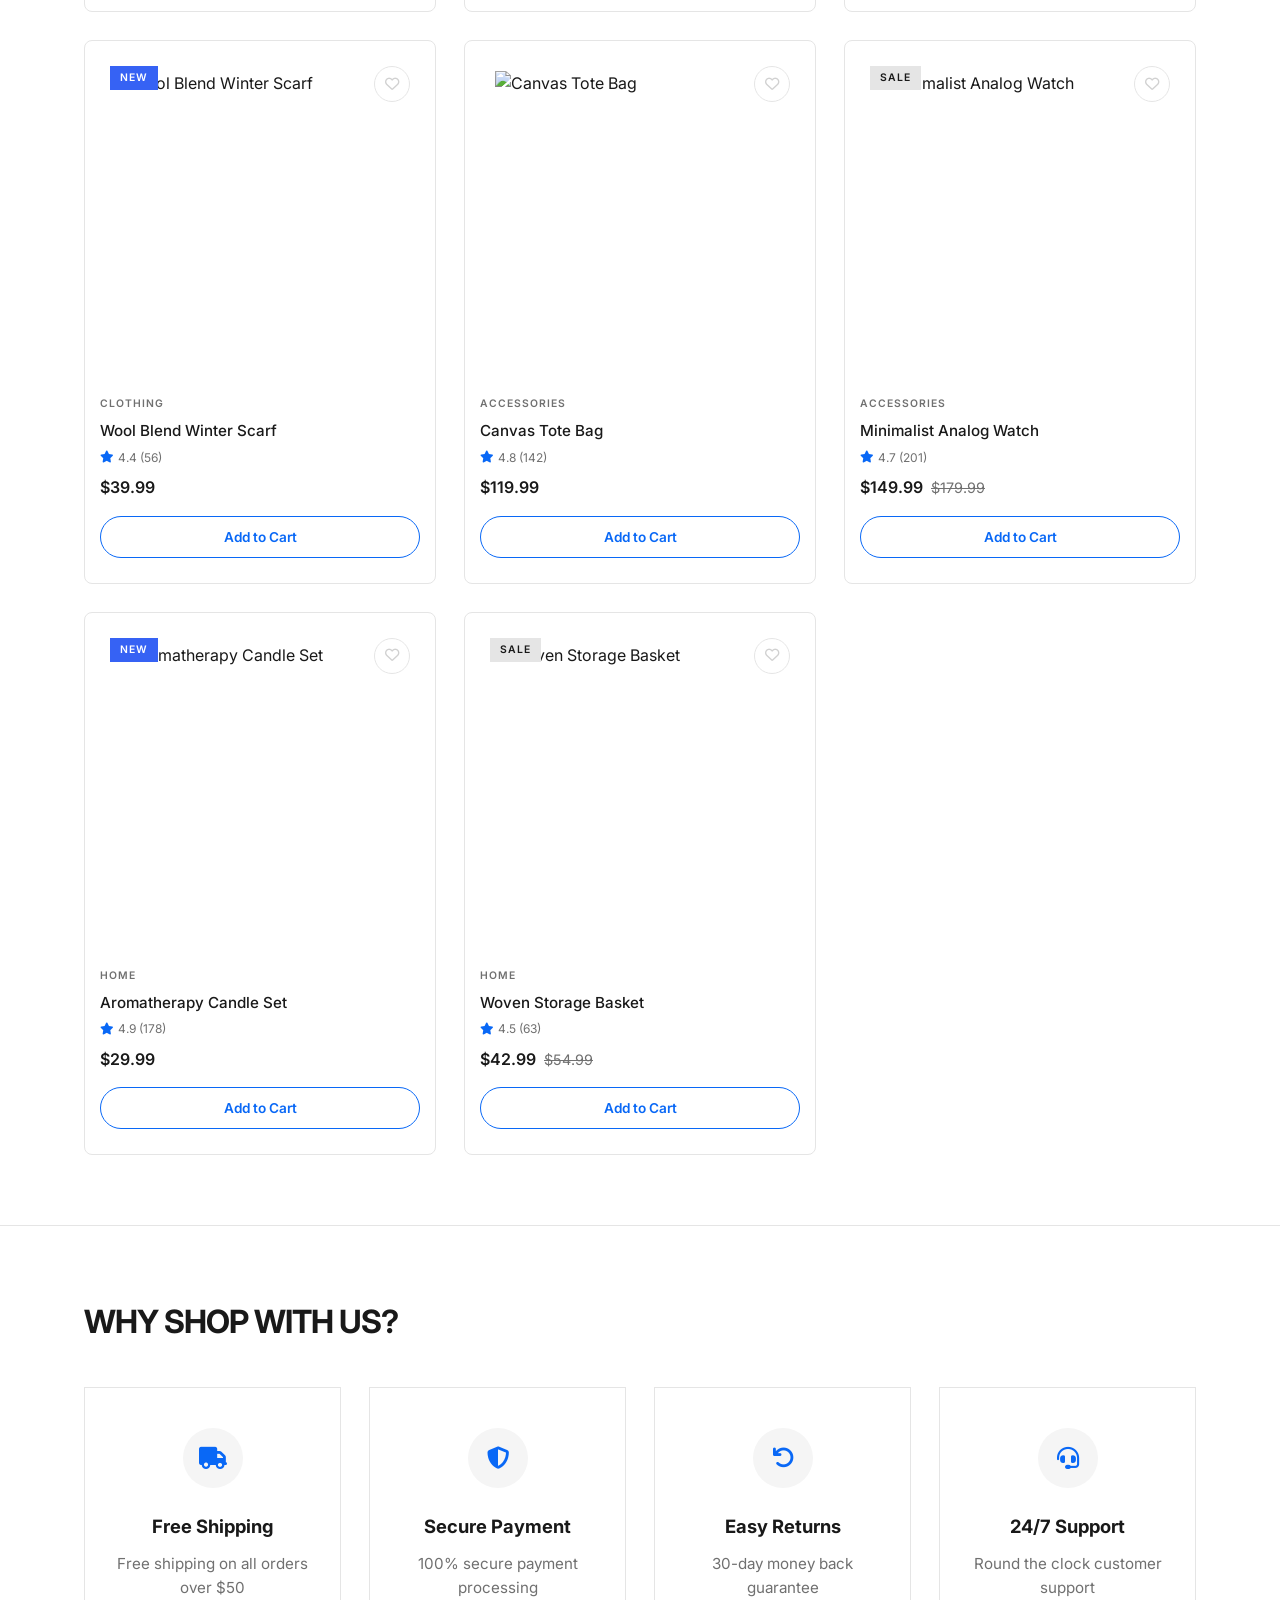
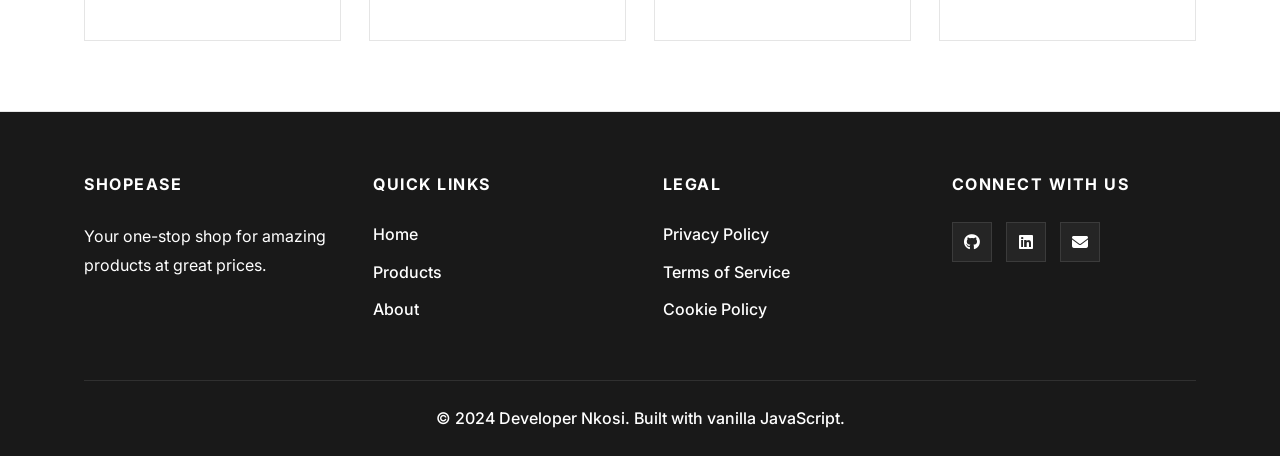
==== commit 828dc887: "feat: add legal pages including Privacy Policy, Terms of Service, and Cookie Policy with correspondi" ====
--- a/index.html
+++ b/index.html
@@ -155,6 +155,14 @@
                     </ul>
                 </div>
                 <div class="footer-section">
+                    <h4>Legal</h4>
+                    <ul>
+                        <li><a href="privacy.html">Privacy Policy</a></li>
+                        <li><a href="terms.html">Terms of Service</a></li>
+                        <li><a href="cookies.html">Cookie Policy</a></li>
+                    </ul>
+                </div>
+                <div class="footer-section">
                     <h4>Connect With Us</h4>
                     <div class="social-links">
                         <a href="https://github.com/developer-nkosi" target="_blank"><i class="fab fa-github"></i></a>
--- a/style.css
+++ b/style.css
@@ -1073,3 +1073,121 @@
         width: 100%;
     }
 }
+
+/* Policy Pages */
+.policy-page {
+    min-height: calc(100vh - 200px);
+    padding: 120px 0 60px;
+}
+
+.policy-page h1 {
+    font-size: 2.5rem;
+    font-weight: 700;
+    margin-bottom: 8px;
+    color: var(--text-primary);
+}
+
+.policy-updated {
+    color: var(--text-secondary);
+    font-size: 0.95rem;
+    margin-bottom: 40px;
+}
+
+.policy-content {
+    max-width: 800px;
+}
+
+.policy-content h2 {
+    font-size: 1.4rem;
+    font-weight: 600;
+    margin-top: 40px;
+    margin-bottom: 16px;
+    color: var(--text-primary);
+}
+
+.policy-content h3 {
+    font-size: 1.1rem;
+    font-weight: 600;
+    margin-top: 28px;
+    margin-bottom: 12px;
+    color: var(--text-primary);
+}
+
+.policy-content p {
+    color: var(--text-secondary);
+    line-height: 1.8;
+    margin-bottom: 16px;
+}
+
+.policy-content ul,
+.policy-content ol {
+    margin-bottom: 16px;
+    padding-left: 24px;
+}
+
+.policy-content li {
+    color: var(--text-secondary);
+    line-height: 1.8;
+    margin-bottom: 8px;
+}
+
+.policy-content a {
+    color: var(--primary);
+    text-decoration: none;
+}
+
+.policy-content a:hover {
+    text-decoration: underline;
+}
+
+.policy-content table {
+    width: 100%;
+    border-collapse: collapse;
+    margin-bottom: 24px;
+    margin-top: 12px;
+}
+
+.policy-content th,
+.policy-content td {
+    padding: 12px 16px;
+    text-align: left;
+    border-bottom: 1px solid var(--border-color);
+    color: var(--text-secondary);
+    font-size: 0.95rem;
+}
+
+.policy-content th {
+    font-weight: 600;
+    color: var(--text-primary);
+    background: var(--gray-100);
+}
+
+.back-link {
+    color: var(--text-primary) !important;
+    font-weight: 500;
+    font-size: 0.95rem;
+    display: flex;
+    align-items: center;
+    gap: 6px;
+    transition: color 0.3s ease;
+}
+
+.back-link:hover {
+    color: var(--primary) !important;
+}
+
+@media (max-width: 768px) {
+    .policy-page {
+        padding: 100px 0 40px;
+    }
+
+    .policy-page h1 {
+        font-size: 2rem;
+    }
+
+    .policy-content th,
+    .policy-content td {
+        padding: 8px 12px;
+        font-size: 0.85rem;
+    }
+}
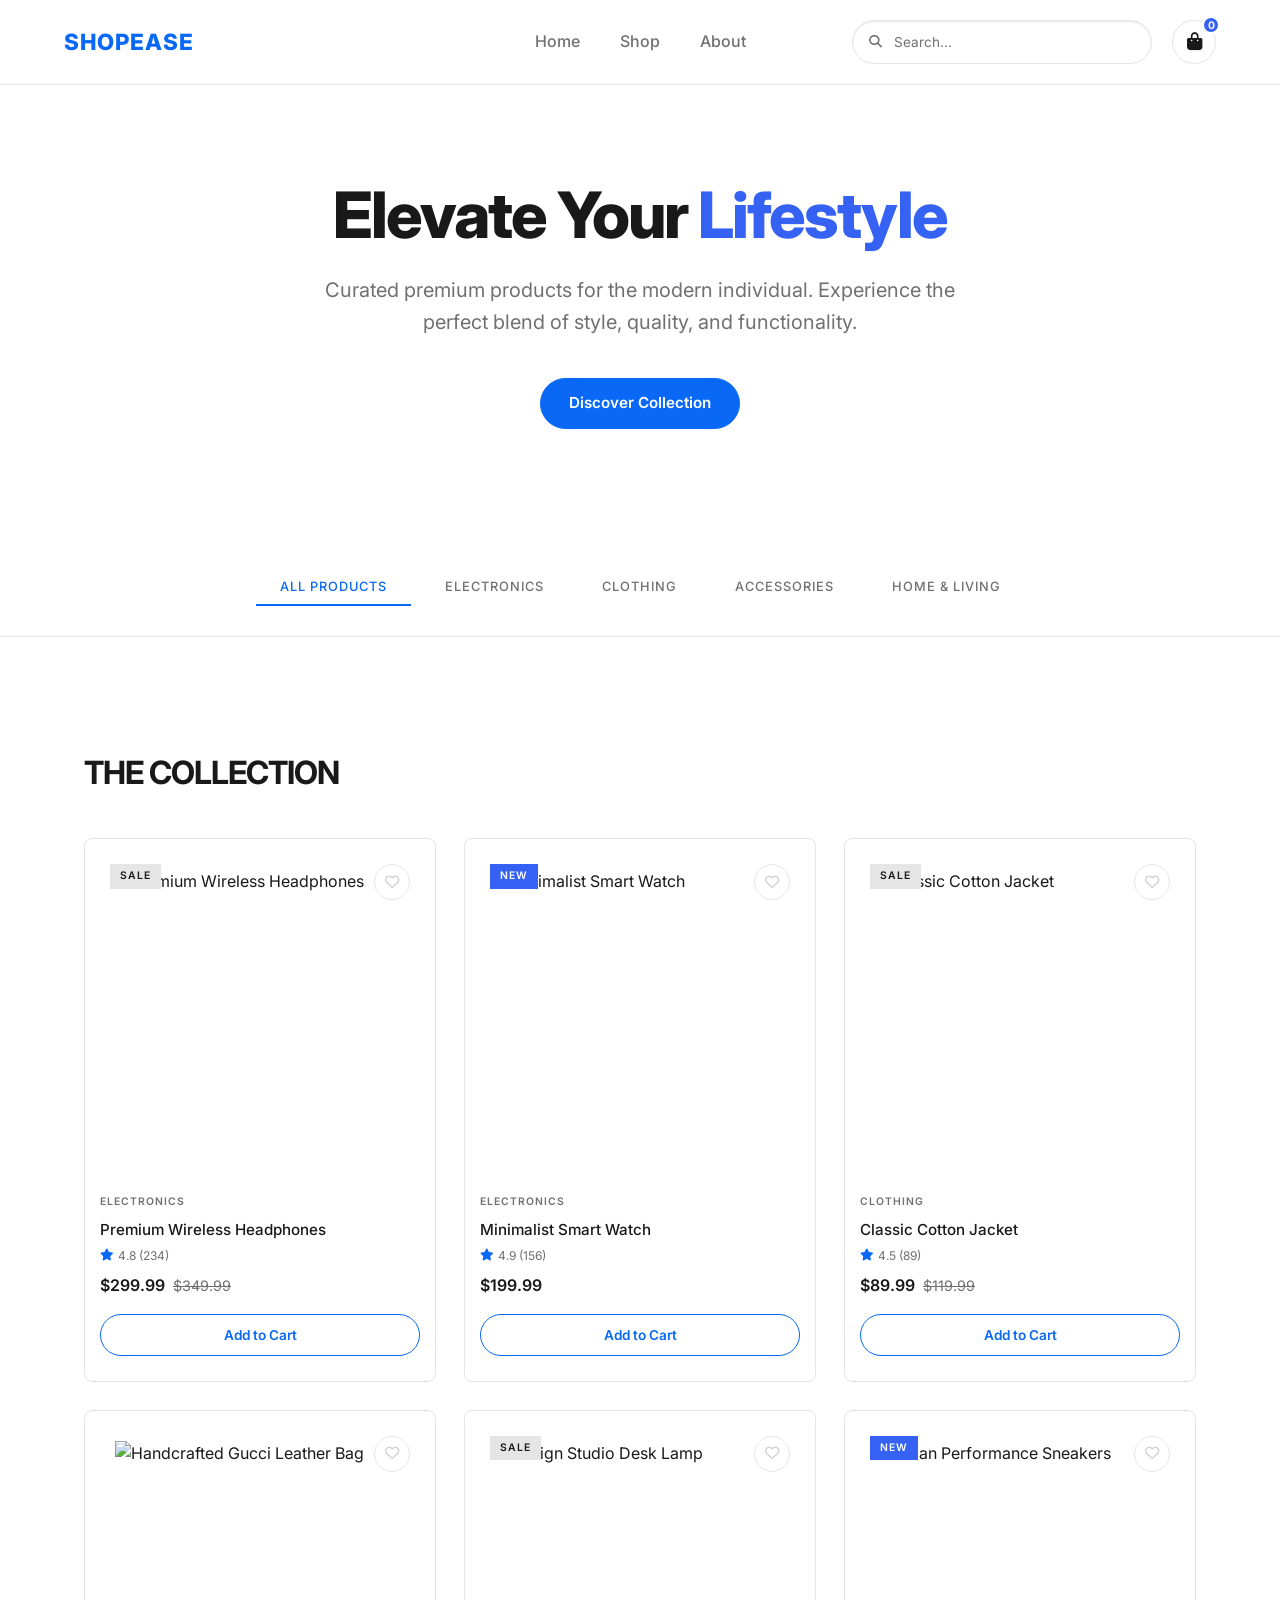
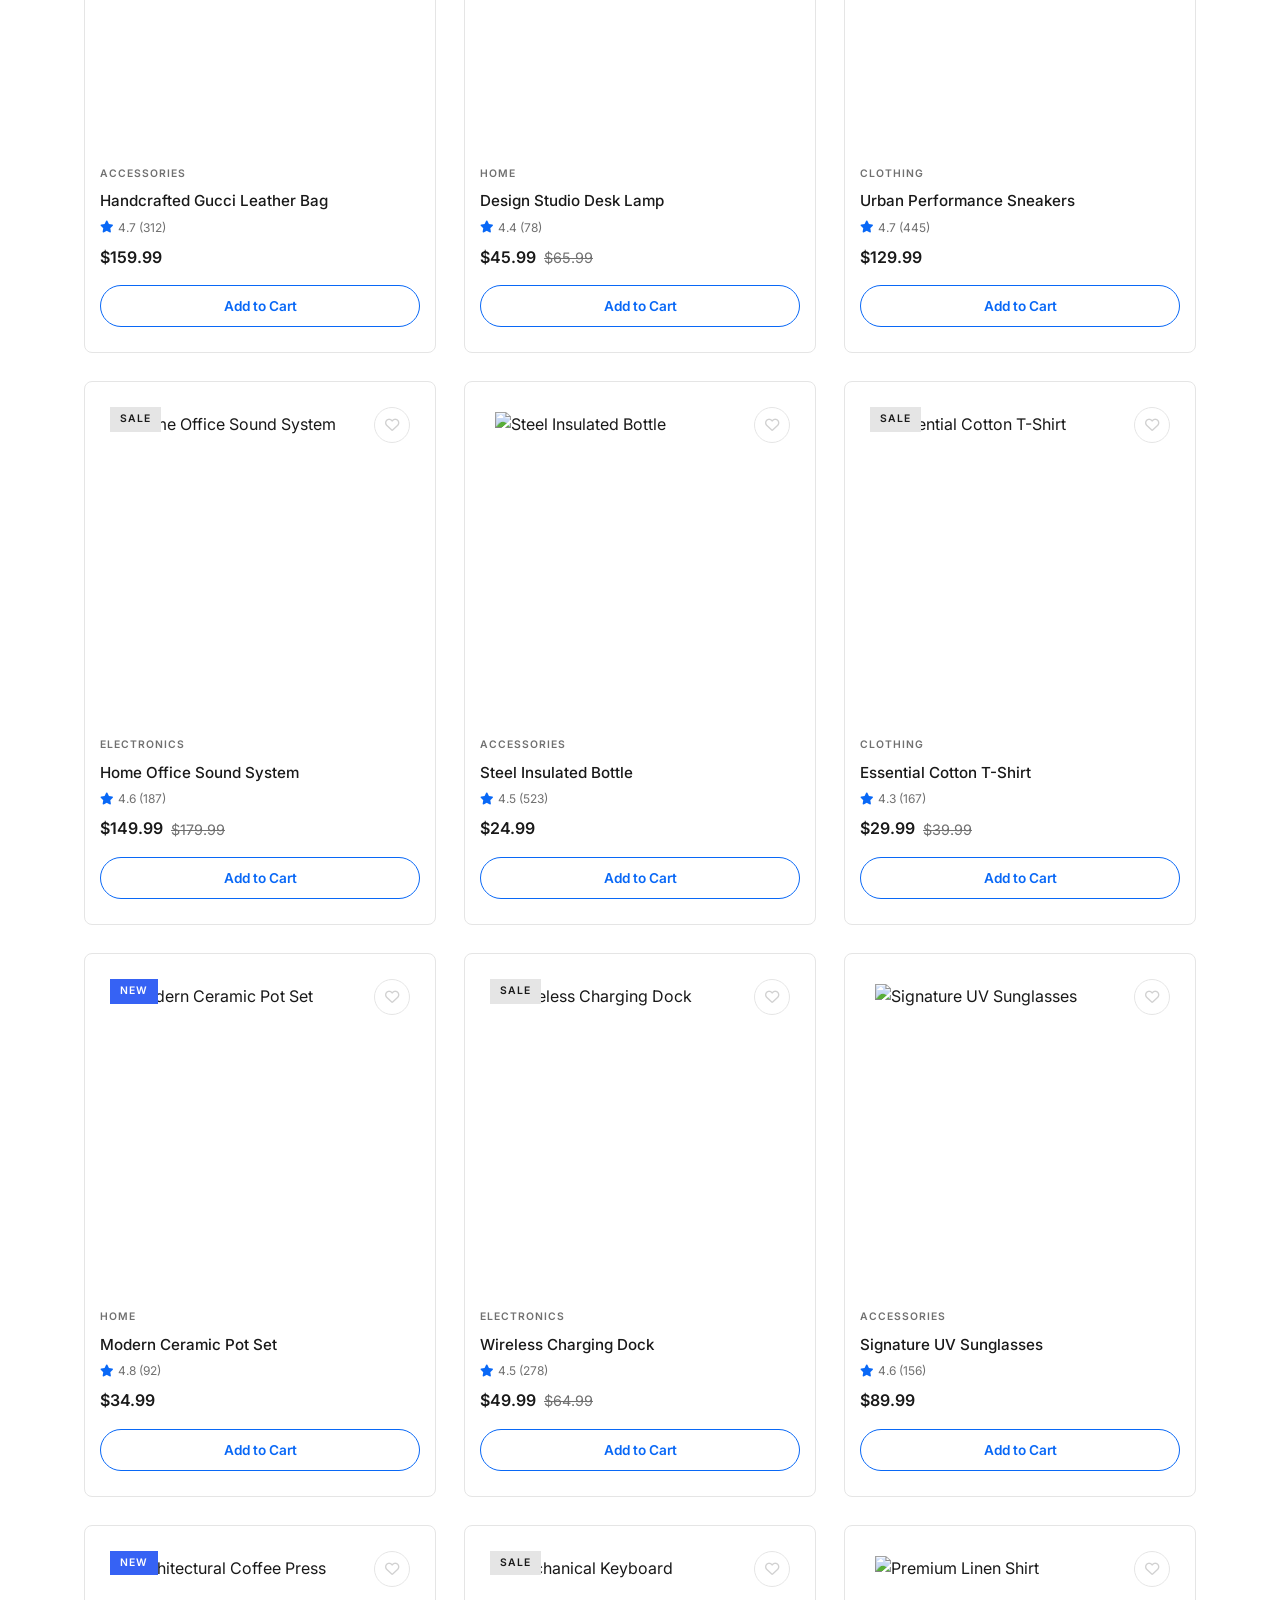
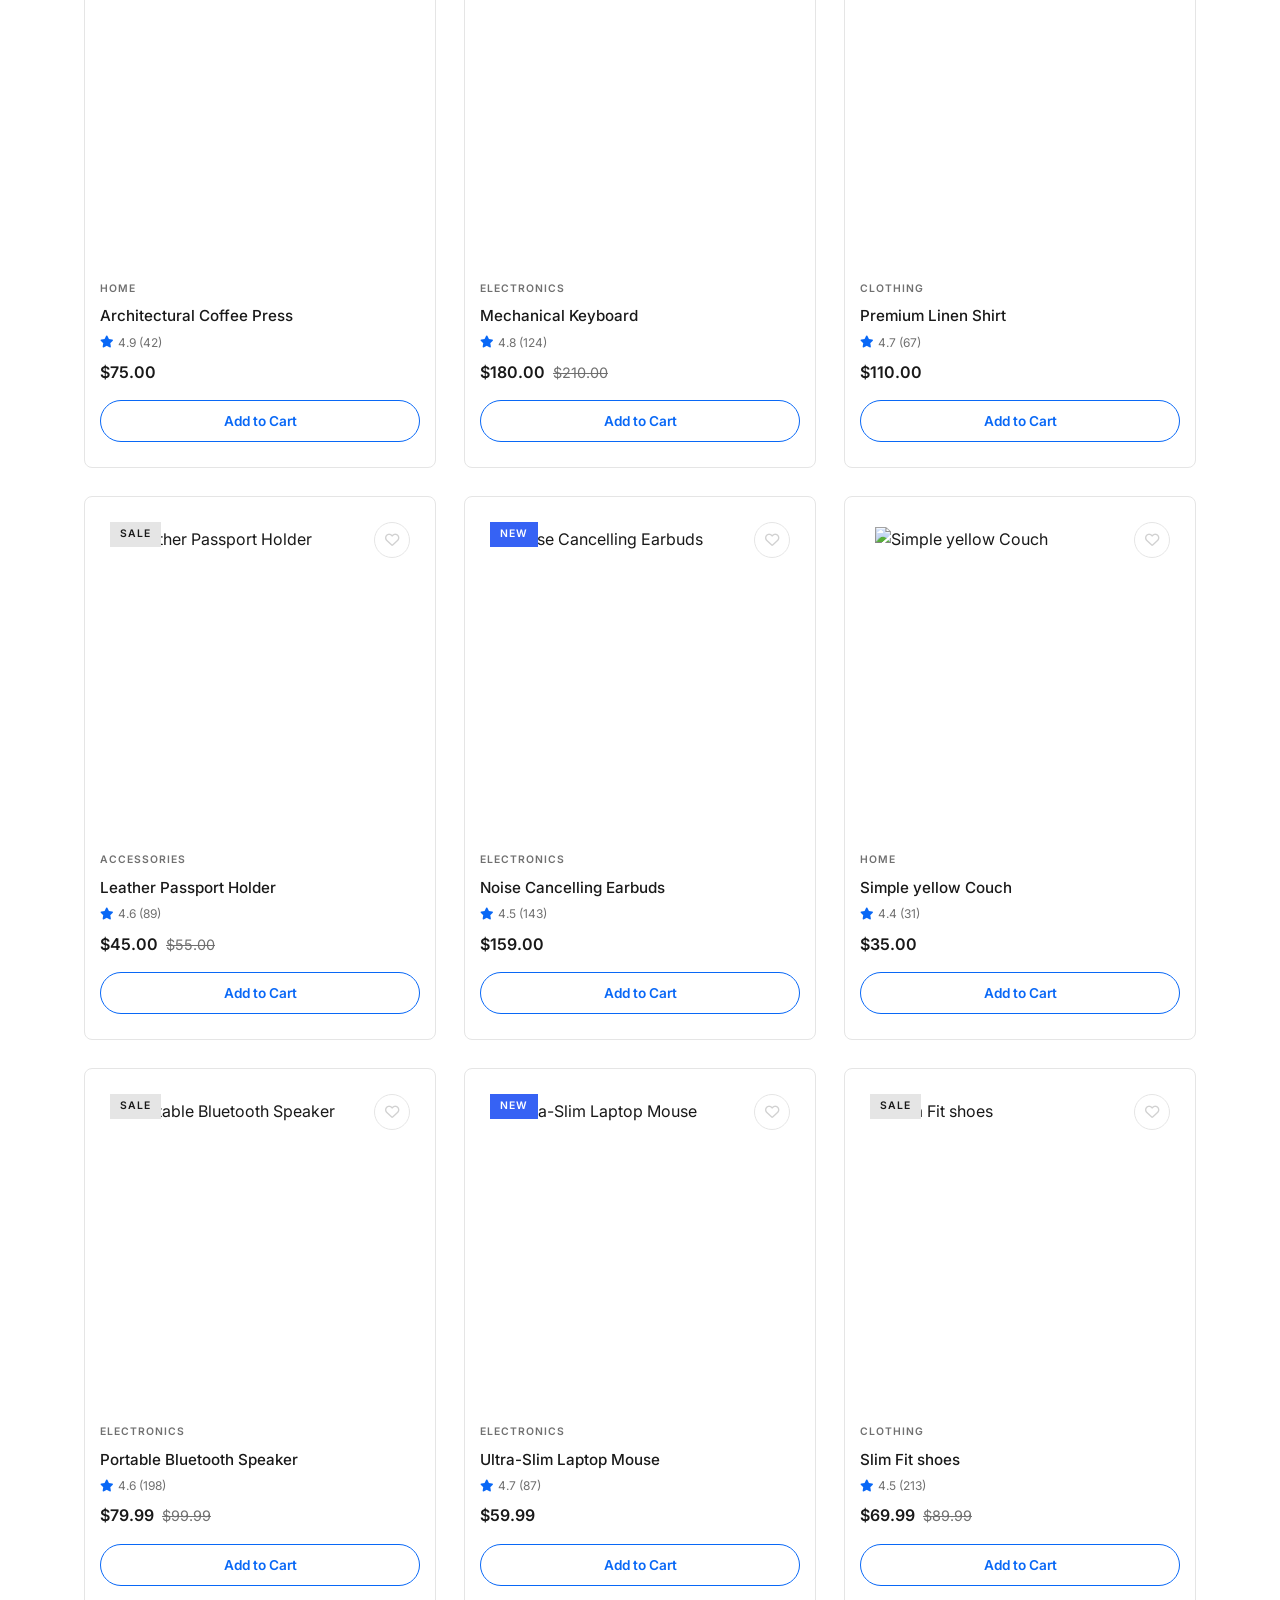
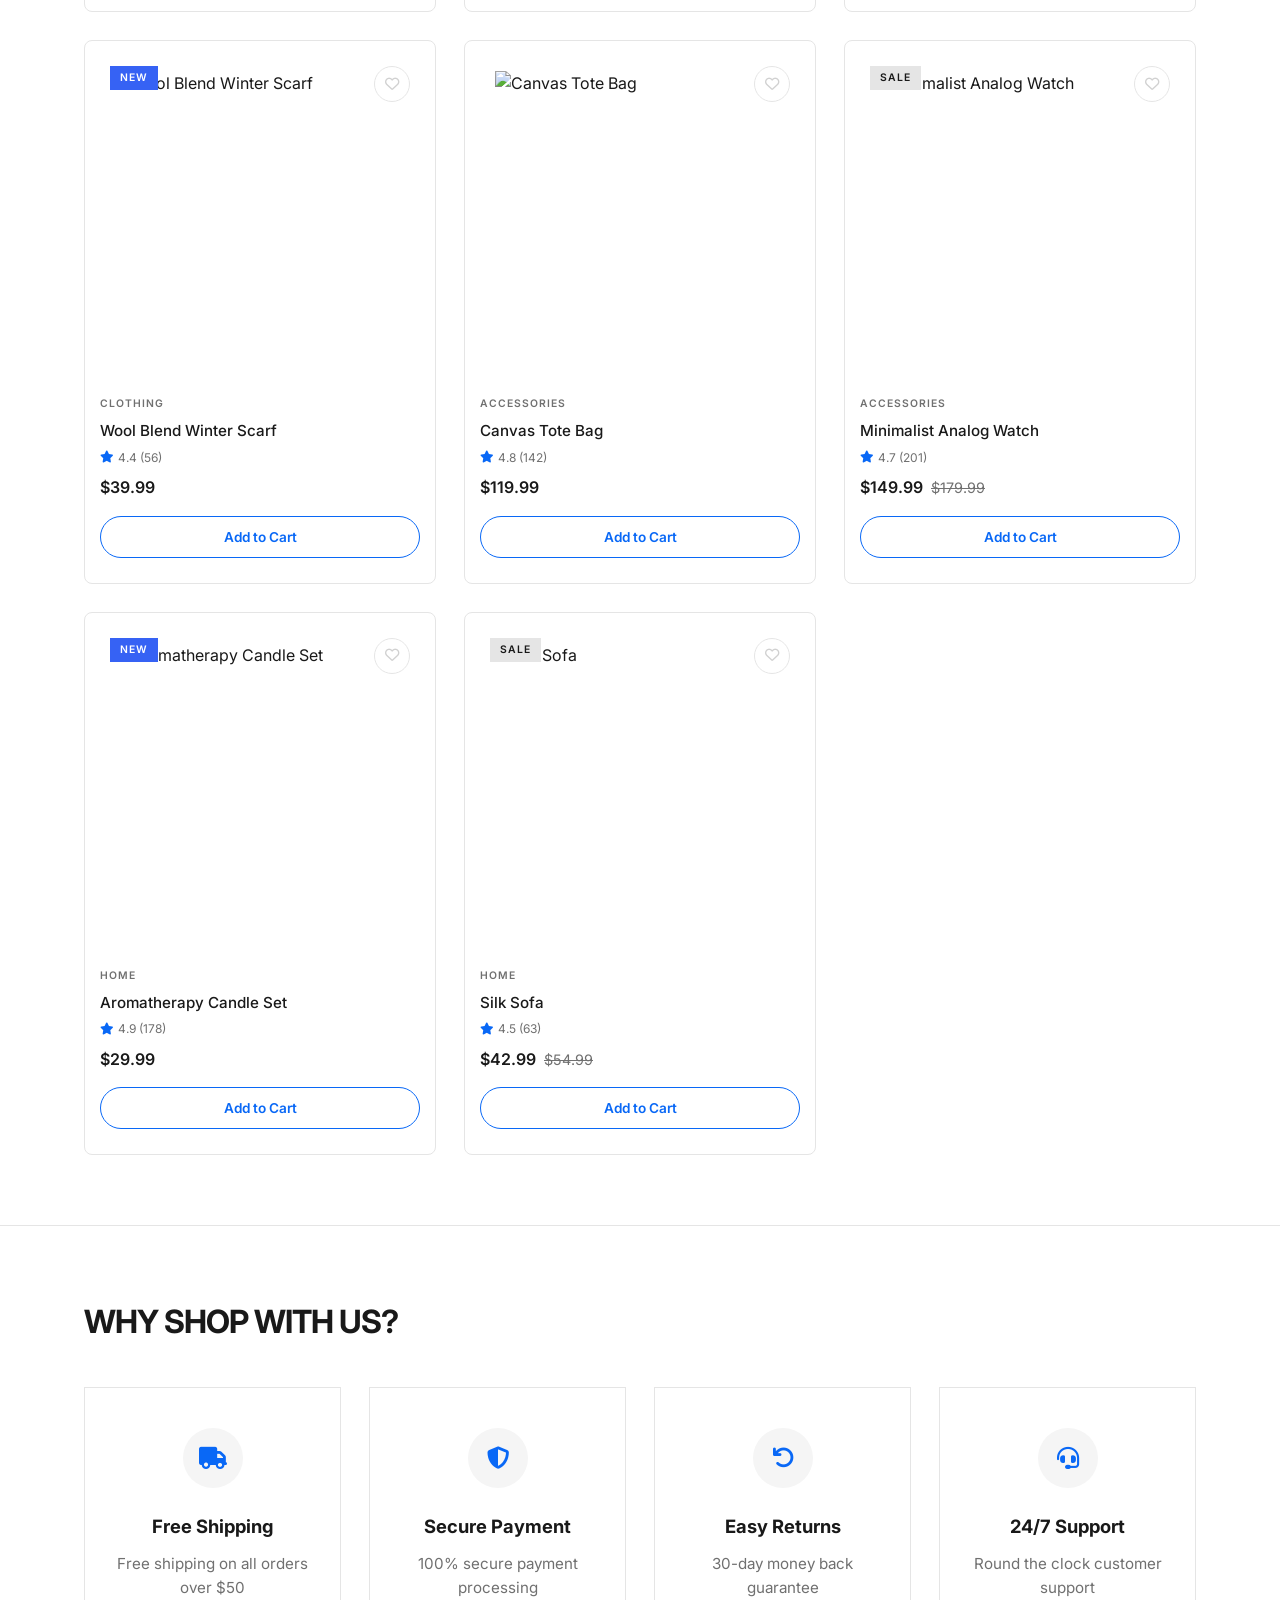
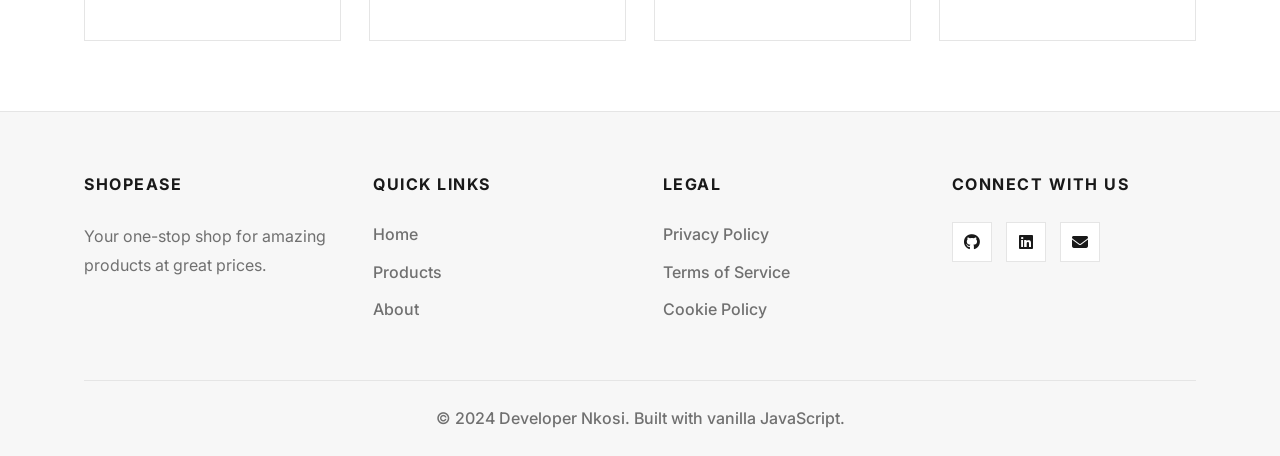
==== commit 11d13773: "favicon added" ====
--- a/index.html
+++ b/index.html
@@ -7,6 +7,7 @@
     <link rel="stylesheet" href="https://cdnjs.cloudflare.com/ajax/libs/font-awesome/6.4.0/css/all.min.css">
     <link rel="preconnect" href="https://fonts.googleapis.com">
     <link rel="preconnect" href="https://fonts.gstatic.com" crossorigin>
+    <link rel="icon" type="image/png" href="ecommerce.png">
     <link rel="stylesheet" href="style.css">
 </head>
 <body>
--- a/style.css
+++ b/style.css
@@ -126,7 +126,7 @@
 .search-box {
     display: flex;
     align-items: center;
-    background: #ffffff;
+    background: var(--bg-card);
     border: 1px solid var(--border-color);
     border-radius: 44px;
     padding: 0 16px;
@@ -187,7 +187,7 @@
     top: -5px;
     right: -5px;
     background: var(--accent);
-    color: white;
+    color: var(--bg-body);
     font-size: 0.65rem;
     font-weight: 700;
     width: 18px;
@@ -269,7 +269,7 @@
 /* Hero Section */
 .hero {
     padding: 180px 0 120px;
-    background: #ffffff;
+    background: var(--bg-body);
     color: var(--text-primary);
     text-align: center;
     position: relative;
@@ -311,7 +311,7 @@
     justify-content: center;
     gap: 10px;
     background: var(--primary);
-    color: #ffffff;
+    color: var(--bg-body);
     padding: 12px 28px;
     border-radius: 44px;
     text-decoration: none;
@@ -420,7 +420,7 @@
 .product-image {
     aspect-ratio: 1 / 1;
     height: auto;
-    background: #ffffff;
+    background: var(--bg-card);
     display: flex;
     align-items: center;
     justify-content: center;
@@ -466,7 +466,7 @@
 
 .product-badge.new {
     background: var(--accent);
-    color: white;
+    color: var(--bg-body);
 }
 
 .product-wishlist {
@@ -490,16 +490,16 @@
 
 .product-wishlist:hover {
     background: white;
-    color: var(--danger);
+    color: var(--accent);
     transform: scale(1.1);
-    border-color: var(--danger);
-    box-shadow: 0 4px 12px rgba(239, 68, 68, 0.2);
+    border-color: var(--accent);
+    box-shadow: 0 4px 12px rgba(54, 98, 244, 0.2);
 }
 
 .product-wishlist.active {
-    background: var(--danger);
+    background: var(--accent);
     color: white;
-    border-color: var(--danger);
+    border-color: var(--accent);
     transform: scale(1.1);
 }
 
@@ -599,7 +599,7 @@
 
 .product-card:hover .add-to-cart-btn {
     background: var(--primary);
-    color: #ffffff;
+    color: var(--bg-body);
 }
 
 .add-to-cart-btn:hover {
@@ -669,6 +669,7 @@
     width: 450px;
     max-width: 100%;
     height: 100vh;
+    height: 100dvh;
     background: var(--bg-card);
     z-index: 2000;
     transition: right 0.4s cubic-bezier(0.16, 1, 0.3, 1);
@@ -907,8 +908,8 @@
 
 /* Footer */
 footer {
-    background: var(--dark);
-    color: white;
+    background: var(--light);
+    color: var(--text-primary);
     padding: 60px 0 25px;
 }
 
@@ -925,11 +926,11 @@
     font-weight: 700;
     text-transform: uppercase;
     letter-spacing: 1.5px;
-    color: white;
+    color: var(--text-primary);
 }
 
 .footer-section p {
-    color: var(--gray);
+    color: var(--text-secondary);
     line-height: 1.8;
 }
 
@@ -942,14 +943,14 @@
 }
 
 .footer-section ul a {
-    color: var(--gray);
+    color: var(--text-secondary);
     text-decoration: none;
     transition: color 0.3s;
     font-weight: 500;
 }
 
 .footer-section ul a:hover {
-    color: white;
+    color: var(--text-primary);
 }
 
 .social-links {
@@ -961,14 +962,14 @@
     width: 40px;
     height: 40px;
     border-radius: 0;
-    background: rgba(255, 255, 255, 0.05);
-    color: white;
+    background: var(--bg-card);
+    color: var(--text-primary);
     display: flex;
     align-items: center;
     justify-content: center;
     text-decoration: none;
     transition: all 0.3s;
-    border: 1px solid rgba(255, 255, 255, 0.1);
+    border: 1px solid var(--border-color);
 }
 
 .social-links a:hover {
@@ -981,8 +982,8 @@
 .footer-bottom {
     text-align: center;
     padding-top: 25px;
-    border-top: 1px solid rgba(255, 255, 255, 0.1);
-    color: var(--gray);
+    border-top: 1px solid var(--border-color);
+    color: var(--text-secondary);
     font-weight: 500;
 }
 
@@ -1054,6 +1055,14 @@
     .products-grid {
         grid-template-columns: repeat(auto-fill, minmax(240px, 1fr));
     }
+
+    .cart-sidebar {
+        width: 380px;
+    }
+
+    .cart-footer {
+        padding: 25px;
+    }
 }
 
 @media (max-width: 480px) {
@@ -1071,6 +1080,40 @@
 
     .cart-sidebar {
         width: 100%;
+        right: -100%;
+    }
+
+    .cart-header {
+        padding: 20px;
+    }
+
+    .cart-items {
+        padding: 15px;
+    }
+
+    .cart-item {
+        gap: 12px;
+        padding: 15px 0;
+    }
+
+    .cart-item-image {
+        width: 80px;
+        height: 100px;
+    }
+
+    .cart-footer {
+        padding: 20px;
+        padding-bottom: calc(20px + env(safe-area-inset-bottom, 0px));
+    }
+
+    .cart-total {
+        font-size: 1.1rem;
+        margin-bottom: 16px;
+    }
+
+    .btn-full {
+        padding: 16px;
+        font-size: 0.85rem;
     }
 }
 
